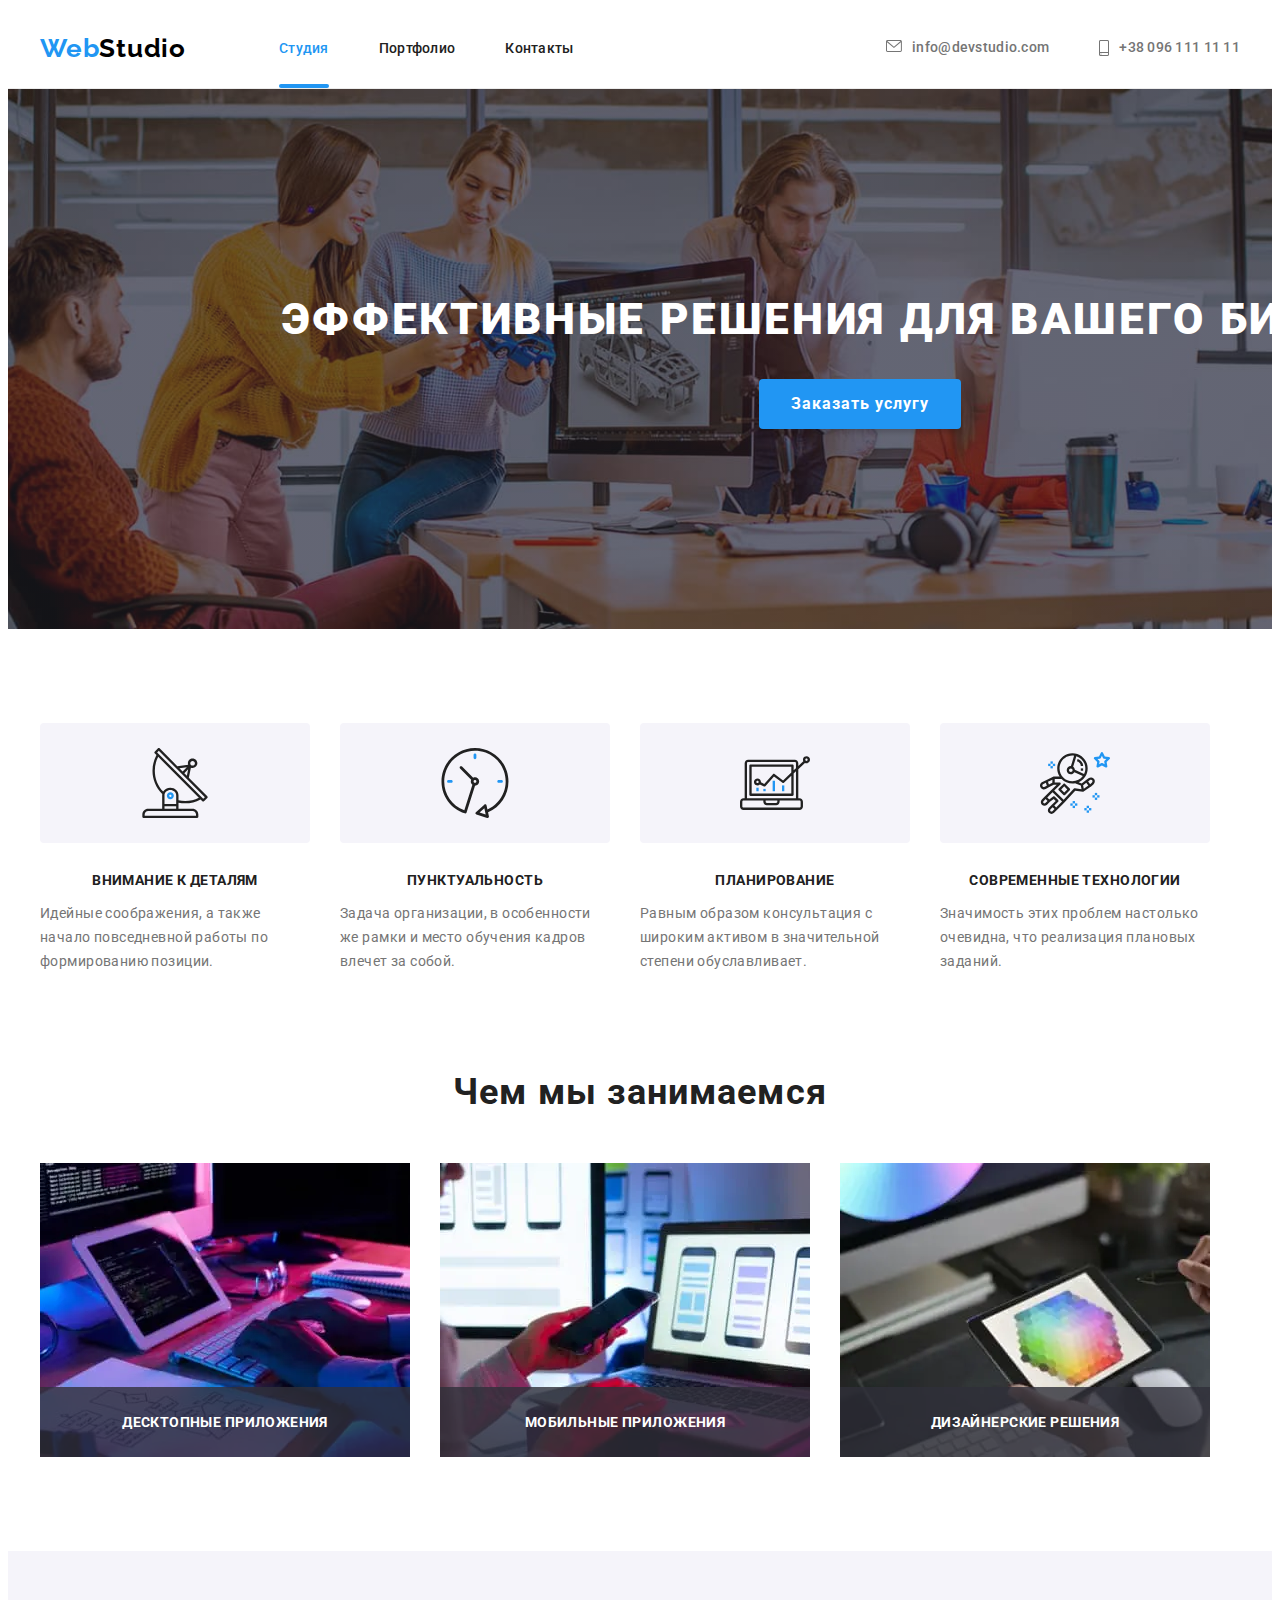
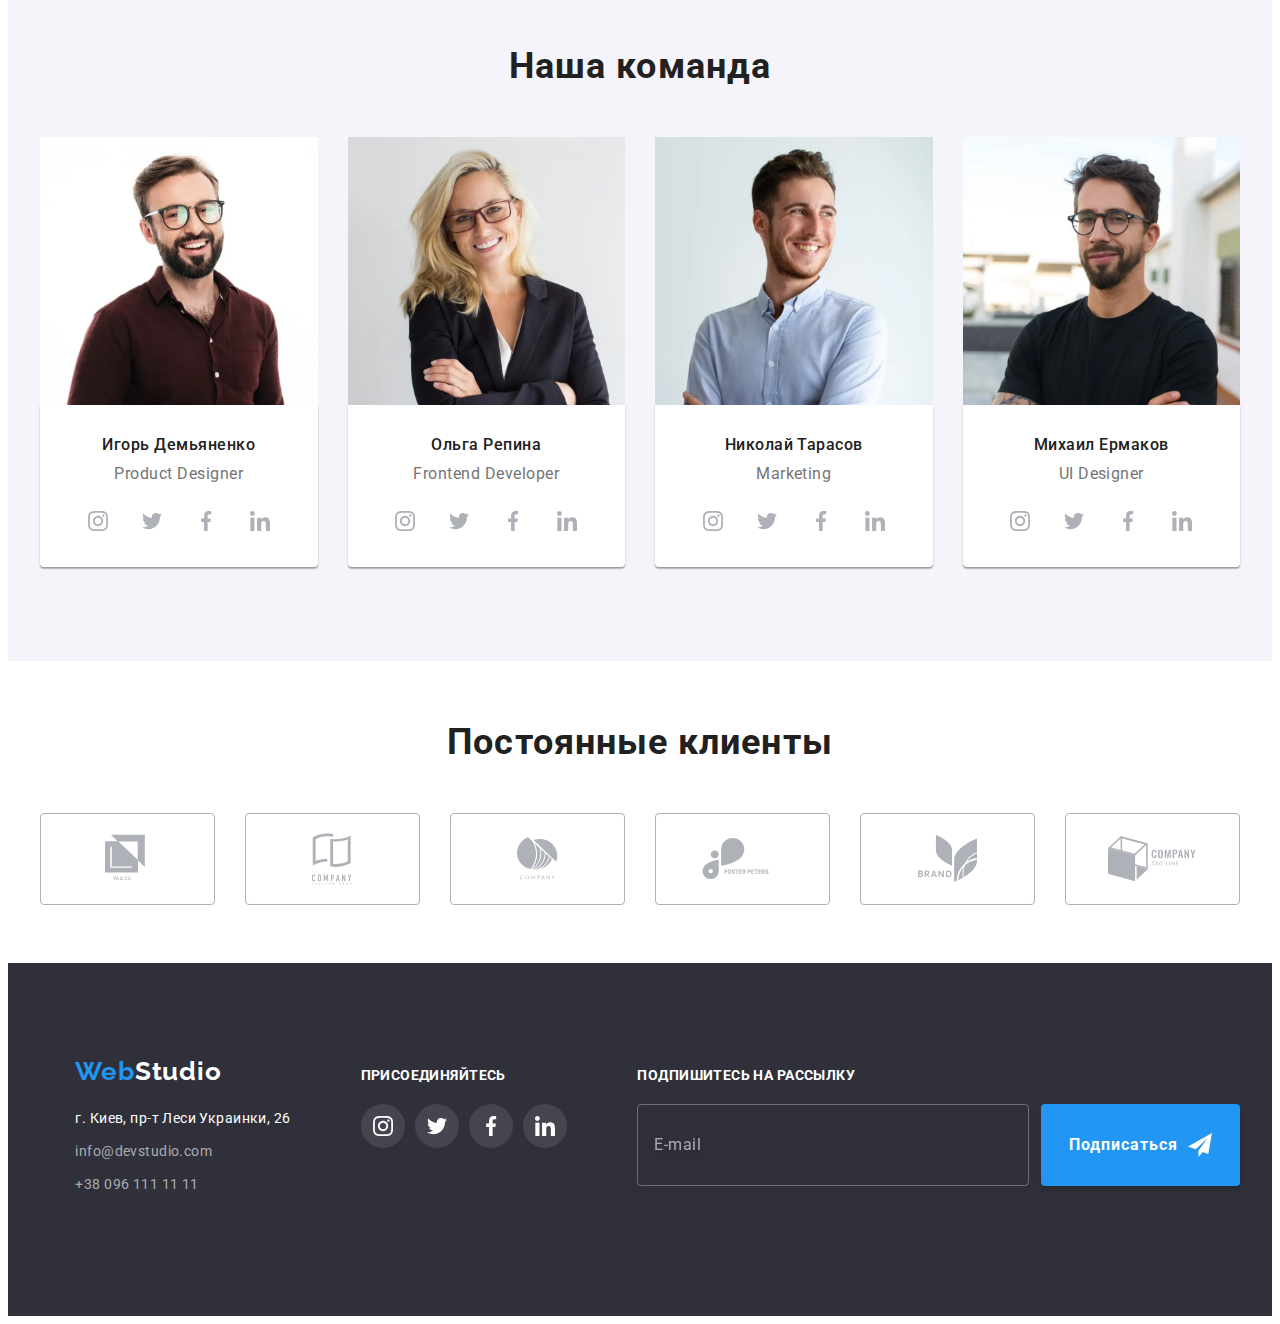
==== index.html @ 5e4db442 "создает сайт  адаптивной версткой относительно 3 точек перелома" ====
<!DOCTYPE html>
<html lang="ru">
  <head>
    <meta charset="UTF-8" />
    <meta http-equiv="X-UA-Compatible" content="IE=edge" />
    <meta name="viewport" content="width=device-width, initial-scale=1.0" />
    <link rel="preconnect" href="https://fonts.gstatic.com" />
    <link
      href="https://fonts.googleapis.com/css2?family=Raleway:wght@700&family=Roboto:wght@400;500;700;900&display=swap"
      rel="stylesheet"
    />
    <link
      rel="stylesheet"
      href="https://cdnjs.cloudflare.com/ajax/libs/modern-normalize/1.0.0/modern-normalize.css"
      integrity="sha512-Zx6MlUMKSVJoQ+83OwhdILe8cSEsCzfqThJd7J/VA2UrK6Ctj85p+xzqfyuNXE5B1k25uUdmJ2OzItbBy9GHAQ=="
      crossorigin="anonymous"
    />
    <link rel="stylesheet" href="./css/main.min.css" />
    <title>Webstudio main page</title>
  </head>
  <body>
    <header class="header">
      <div class="container header__container">
        <nav class="navigation">
          <a class="logo header__logo reset-link" href="index.html" lang="en">
            Web<span class="logo__second-word">Studio</span></a
          >
          <ul class="menu reset-list">
            <li class="menu__item">
              <a class="menu__link menu__link--current reset-link" href="index.html">Студия</a>
            </li>
            <li class="menu__item">
              <a class="menu__link reset-link" href="portfolio.html">Портфолио</a>
            </li>
            <li class="menu__item">
              <a class="menu__link reset-link" href="">Контакты</a>
            </li>
          </ul>
        </nav>
        <ul class="contact-data reset-list">
          <li class="contact-data__item">
            <a class="mail header__mail reset-link" href="mailto:info@devstudio.com">
              <svg class="contact-data__icon" width="16" height="12">
                <use href="./images/main-page/sprite.svg#icon-envelope"></use>
              </svg>
              info@devstudio.com
            </a>
          </li>
          <li class="contact-data__item">
            <a class="phone header__phone reset-link" href="tel:+380961111111">
              <svg class="contact-data__icon" width="10" height="16">
                <use href="./images/main-page/sprite.svg#icon-smartphone"></use>
              </svg>
              <p>+38 096 111 11 11</p>
            </a>
          </li>
        </ul>
        <button type="button" class="btn-menu-open" data-menu-button>
          <svg class="btn-menu-open__icon" width="24" height="16">
            <use href="./images/main-page/sprite.svg#icon-burger"></use>
          </svg>
        </button>
        <div class="mobile-menu" data-menu>
          <ul class="mobile-menu__list reset-list">
            <li class="mobile-menu__item">
              <a
                class="menu__link mobile-menu__link mobile-menu__link--current reset-link"
                href="index.html"
                >Студия</a
              >
            </li>
            <li class="mobile-menu__item">
              <a class="menu__link mobile-menu__link reset-link" href="portfolio.html">Портфолио</a>
            </li>
            <li class="mobile-menu__item">
              <a class="menu__link mobile-menu__link reset-link" href="">Контакты</a>
            </li>
          </ul>
          <ul class="contact-data mobile-menu__contact-data reset-list">
            <li class="mobile-menu__contact-item">
              <a class="phone mobile-menu__phone reset-link" href="tel:+380961111111">
                <p>+38 096 111 11 11</p>
              </a>
            </li>
            <li class="mobile-menu__contact-item">
              <a class="mail mobile-menu__mail reset-link" href="mailto:info@devstudio.com">
                info@devstudio.com
              </a>
            </li>
          </ul>
          <ul class="social-network social-network--text-style reset-list">
            <li class="social-network__item social-network__item--text-style">
              <a
                href="http://instagram.com"
                class="social-network__link social-network__link--text-style reset-link"
                >Instagram
              </a>
            </li>
            <li class="social-network__item social-network__item--text-style">
              <a
                href="http://twitter.com"
                class="social-network__link social-network__link--text-style reset-link"
                >Twitter
              </a>
            </li>
            <li class="social-network__item social-network__item--text-style">
              <a
                href="http://facebook.com"
                class="social-network__link social-network__link--text-style reset-link"
                >Facebook
              </a>
            </li>
            <li class="social-network__item social-network__item--text-style">
              <a
                href="http://linkedin.com"
                class="social-network__link social-network__link--text-style reset-link"
                >Linkedin
              </a>
            </li>
          </ul>
          <button type="button" class="btn-close mobile-menu__btn-close" data-menu-close>
            <svg class="btn-close__icon" width="19" height="19">
              <use href="./images/main-page/sprite.svg#icon-close"></use>
            </svg>
          </button>
        </div>
      </div>
    </header>
    <main>
      <!--блок Hero-->
      <section class="hero">
        <div class="overlay">
          <div class="container hero__container">
            <h1 class="title hero__title">Эффективные решения для вашего бизнеса</h1>
            <button type="button" class="modal-btn hero__modal-btn" data-modal-open>
              Заказать услугу
            </button>
          </div>
        </div>
      </section>
      <!--блок Особенности-->
      <section class="features">
        <div class="container">
          <h2 class="title visually-hidden">Особенности</h2>
          <ul class="features-set reset-list">
            <li class="feature">
              <div class="feature__icon-place">
                <svg class="feature__icon" width="70" height="70">
                  <use href="./images/main-page/sprite.svg#icon-antenna"></use>
                </svg>
              </div>
              <h3 class="feature__title">Внимание к деталям</h3>
              <p class="feature__contents">
                Идейные соображения, а также начало повседневной работы по формированию позиции.
              </p>
            </li>
            <li class="feature">
              <div class="feature__icon-place">
                <svg class="feature__icon" width="70" height="70">
                  <use href="./images/main-page/sprite.svg#icon-clock"></use>
                </svg>
              </div>
              <h3 class="feature__title">Пунктуальность</h3>
              <p class="feature__contents">
                Задача организации, в особенности же рамки и место обучения кадров влечет за собой.
              </p>
            </li>
            <li class="feature">
              <div class="feature__icon-place">
                <svg class="feature__icon" width="70" height="70">
                  <use href="./images/main-page/sprite.svg#icon-diagram"></use>
                </svg>
              </div>
              <h3 class="feature__title">Планирование</h3>
              <p class="feature__contents">
                Равным образом консультация с широким активом в значительной степени обуславливает.
              </p>
            </li>
            <li class="feature">
              <div class="feature__icon-place">
                <svg class="feature__icon" width="70" height="70">
                  <use href="./images/main-page/sprite.svg#icon-astronaut"></use>
                </svg>
              </div>
              <h3 class="feature__title">Современные технологии</h3>
              <p class="feature__contents">
                Значимость этих проблем настолько очевидна, что реализация плановых заданий.
              </p>
            </li>
          </ul>
        </div>
      </section>
      <!--Что мы делаем-->
      <section class="options">
        <div class="container">
          <h2 class="title options__title">Чем мы занимаемся</h2>
          <ul class="services-pool reset-list">
            <li class="service">
              <picture>
                <source
                  srcset="./images/main-page/box_1.webp 1x, ./images/main-page/box_1@2x.webp 2x"
                  type="image/webp"
                />
                <source
                  srcset="./images/main-page/box_1.jpg 1x, ./images/main-page/box_1@2x.jpg 2x"
                />
                <img
                  class="service__image"
                  src="./images/main-page/box_1.jpg"
                  alt="програмирует на десктопном ПК"
                />
              </picture>
              <p class="service__description">десктопные приложения</p>
            </li>
            <li class="service">
              <picture>
                <source
                  srcset="./images/main-page/box_2.webp 1x, ./images/main-page/box_2@2x.webp 2x"
                  type="image/webp" />
                <source
                  srcset="./images/main-page/box_2.jpg 1x, ./images/main-page/box_2@2x.jpg 2x" />
                <img
                  class="service__image"
                  src="./images/main-page/box_2.jpg"
                  alt="программирует на ноутбуке"
              /></picture>
              <p class="service__description">мобильные приложения</p>
            </li>
            <li class="service">
              <picture>
                <source
                  srcset="./images/main-page/box_3.webp 1x, ./images/main-page/box_3@2x.webp 2x"
                  type="image/webp" />
                <source
                  srcset="./images/main-page/box_3.jpg 1x, ./images/main-page/box_3@2x.jpg 2x" />
                <img class="service__image" src="./images/main-page/box_3.jpg" alt="держит планшет"
              /></picture>
              <p class="service__description">дизайнерские решения</p>
            </li>
          </ul>
        </div>
      </section>
      <!--члены команды разработчиков-->
      <section class="members">
        <div class="container">
          <h2 class="title members__title">Наша команда</h2>
          <ul class="cardset reset-list">
            <li class="card members__card">
              <picture>
                <source
                  srcset="
                    ./images/main-page/img_igor.webp    1x,
                    ./images/main-page/img_igor@2x.webp 2x
                  "
                  media="(min-width: 1200px)"
                  type="image/webp"
                />
                <source
                  srcset="./images/main-page/img_igor.jpg 1x, ./images/img_igor@2x.jpg 2x"
                  media="(min-width: 1200px)"
                />
                <source
                  srcset="
                    ./images/main-page/tablet/img_igor_tablet.webp    1x,
                    ./images/main-page/tablet/img_igor_tablet@2x.webp 2x
                  "
                  media="(min-width: 768px)"
                  type="image/webp"
                />
                <source
                  srcset="
                    ./images/main-page/tablet/img_igor_tablet.jpg    1x,
                    ./images/main-page/tablet/img_igor_tablet@2x.jpg 2x
                  "
                  media="(min-width:768px)"
                />
                <source
                  srcset="
                    ./images/main-page/mobile/img_igor_mobile.webp    1x,
                    ./images/main-page/mobile/img_igor_mobile@2x.webp 2x
                  "
                  type="image/webp"
                />
                <source
                  srcset="
                    ./images/main-page/mobile/img_igor_mobile.jpg    1x,
                    ./images/main-page/mobile/img_igor_mobile@2x.jpg 2x
                  "
                />
                <img
                  class="card__img"
                  src="./images/main-page/img_igor.jpg"
                  alt="фотография Игоря Демьяненко"
                />
              </picture>
              <div class="card__legend-wrapper">
                <h3 class="card__name">Игорь Демьяненко</h3>
                <p class="card__members-speciality" lang="en">Product Designer</p>
                <ul class="social-network social-network--icon-style reset-list">
                  <li class="social-network__item social-network__item--icon-style">
                    <a
                      href="http://instagram.com"
                      class="social-network__link social-network__link--icon-style reset-link"
                    >
                      <svg class="social-network__icon" width="20" height="20">
                        <use href="./images/main-page/sprite.svg#icon-instagram"></use>
                      </svg>
                    </a>
                  </li>
                  <li class="social-network__item social-network__item--icon-style">
                    <a
                      href="http://twitter.com"
                      class="social-network__link social-network__link--icon-style reset-link"
                    >
                      <svg class="social-network__icon" width="20" height="20">
                        <use href="./images/main-page/sprite.svg#icon-twitter"></use>
                      </svg>
                    </a>
                  </li>
                  <li class="social-network__item social-network__item--icon-style">
                    <a
                      href="http://facebook.com"
                      class="social-network__link social-network__link--icon-style reset-link"
                    >
                      <svg class="social-network__icon" width="20" height="20">
                        <use href="./images/main-page/sprite.svg#icon-facebook"></use>
                      </svg>
                    </a>
                  </li>
                  <li class="social-network__item social-network__item--icon-style">
                    <a
                      href="http://linkedin.com"
                      class="social-network__link social-network__link--icon-style reset-link"
                    >
                      <svg class="social-network__icon" width="20" height="20">
                        <use href="./images/main-page/sprite.svg#icon-linkedin"></use>
                      </svg>
                    </a>
                  </li>
                </ul>
              </div>
            </li>

            <li class="card members__card">
              <picture>
                <source
                  srcset="
                    ./images/main-page/img_olga.webp    1x,
                    ./images/main-page/img_olga@2x.webp 2x
                  "
                  media="(min-width: 1200px)"
                  type="image/webp"
                />
                <source
                  srcset="./images/main-page/img_olga.jpg 1x, ./images/img_olga@2x.jpg 2x"
                  media="(min-width: 1200px)"
                />
                <source
                  srcset="
                    ./images/main-page/tablet/img_olga_tablet.webp    1x,
                    ./images/main-page/tablet/img_olga_tablet@2x.webp 2x
                  "
                  media="(min-width: 768px)"
                  type="image/webp"
                />
                <source
                  srcset="
                    ./images/main-page/tablet/img_olga_tablet.jpg    1x,
                    ./images/main-page/tablet/img_olga_tablet@2x.jpg 2x
                  "
                  media="(min-width:768px)"
                />
                <source
                  srcset="
                    ./images/main-page/mobile/img_olga_mobile.webp    1x,
                    ./images/main-page/mobile/img_olga_mobile@2x.webp 2x
                  "
                  type="image/webp"
                />
                <source
                  srcset="
                    ./images/main-page/mobile/img_olga_mobile.jpg    1x,
                    ./images/main-page/mobile/img_olga_mobile@2x.jpg 2x
                  "
                />

                <img
                  class="card__img"
                  src="./images/main-page/img_olga.jpg"
                  alt="фотография Ольги Репиной"
                />
              </picture>
              <div class="card__legend-wrapper">
                <h3 class="card__name">Ольга Репина</h3>
                <p class="card__members-speciality" lang="en">Frontend Developer</p>
                <ul class="social-network social-network--icon-style reset-list">
                  <li class="social-network__item social-network__item--icon-style">
                    <a
                      href="http://instagram.com"
                      class="social-network__link social-network__link--icon-style reset-link"
                    >
                      <svg class="social-network__icon" width="20" height="20">
                        <use href="./images/main-page/sprite.svg#icon-instagram"></use>
                      </svg>
                    </a>
                  </li>
                  <li class="social-network__item social-network__item--icon-style">
                    <a
                      href="http://twitter.com"
                      class="social-network__link social-network__link--icon-style reset-link"
                    >
                      <svg class="social-network__icon" width="20" height="20">
                        <use href="./images/main-page/sprite.svg#icon-twitter"></use>
                      </svg>
                    </a>
                  </li>
                  <li class="social-network__item social-network__item--icon-style">
                    <a
                      href="http://facebook.com"
                      class="social-network__link social-network__link--icon-style reset-link"
                    >
                      <svg class="social-network__icon" width="20" height="20">
                        <use href="./images/main-page/sprite.svg#icon-facebook"></use>
                      </svg>
                    </a>
                  </li>
                  <li class="social-network__item social-network__item--icon-style">
                    <a
                      href="http://linkedin.com"
                      class="social-network__link social-network__link--icon-style reset-link"
                    >
                      <svg class="social-network__icon" width="20" height="20">
                        <use href="./images/main-page/sprite.svg#icon-linkedin"></use>
                      </svg>
                    </a>
                  </li>
                </ul>
              </div>
            </li>
            <li class="card members__card">
              <picture>
                <source
                  srcset="./images/main-page/img_nik.webp 1x, ./images/main-page/img_nik@2x.webp 2x"
                  media="(min-width: 1200px)"
                  type="image/webp"
                />
                <source
                  srcset="./images/main-page/img_nik.jpg 1x, ./images/img_nik@2x.jpg 2x"
                  media="(min-width: 1200px)"
                />
                <source
                  srcset="
                    ./images/main-page/tablet/img_nik_tablet.webp    1x,
                    ./images/main-page/tablet/img_nik_tablet@2x.webp 2x
                  "
                  media="(min-width: 768px)"
                  type="image/webp"
                />
                <source
                  srcset="
                    ./images/main-page/tablet/img_nik_tablet.jpg    1x,
                    ./images/main-page/tablet/img_nik_tablet@2x.jpg 2x
                  "
                  media="(min-width:768px)"
                />
                <source
                  srcset="
                    ./images/main-page/mobile/img_nik_mobile.webp    1x,
                    ./images/main-page/mobile/img_nik_mobile@2x.webp 2x
                  "
                  type="image/webp"
                />
                <source
                  srcset="
                    ./images/main-page/mobile/img_nik_mobile.jpg    1x,
                    ./images/main-page/mobile/img_nik_mobile@2x.jpg 2x
                  "
                />

                <img
                  class="card__img"
                  src="./images/main-page/img_nik.jpg"
                  alt="фотография Николая Тарасова"
                />
              </picture>
              <div class="card__legend-wrapper">
                <h3 class="card__name">Николай Тарасов</h3>
                <p class="card__members-speciality" lang="en">Marketing</p>
                <ul class="social-network social-network--icon-style reset-list">
                  <li class="social-network__item social-network__item--icon-style">
                    <a
                      href="http://instagram.com"
                      class="social-network__link social-network__link--icon-style reset-link"
                    >
                      <svg class="social-network__icon" width="20" height="20">
                        <use href="./images/main-page/sprite.svg#icon-instagram"></use>
                      </svg>
                    </a>
                  </li>
                  <li class="social-network__item social-network__item--icon-style">
                    <a
                      href="http://twitter.com"
                      class="social-network__link social-network__link--icon-style reset-link"
                    >
                      <svg class="social-network__icon" width="20" height="20">
                        <use href="./images/main-page/sprite.svg#icon-twitter"></use>
                      </svg>
                    </a>
                  </li>
                  <li class="social-network__item social-network__item--icon-style">
                    <a
                      href="http://facebook.com"
                      class="social-network__link social-network__link--icon-style reset-link"
                    >
                      <svg class="social-network__icon" width="20" height="20">
                        <use href="./images/main-page/sprite.svg#icon-facebook"></use>
                      </svg>
                    </a>
                  </li>
                  <li class="social-network__item social-network__item--icon-style">
                    <a
                      href="http://linkedin.com"
                      class="social-network__link social-network__link--icon-style reset-link"
                    >
                      <svg class="social-network__icon" width="20" height="20">
                        <use href="./images/main-page/sprite.svg#icon-linkedin"></use>
                      </svg>
                    </a>
                  </li>
                </ul>
              </div>
            </li>
            <li class="card members__card">
              <picture>
                <source
                  srcset="
                    ./images/main-page/img_mich.webp    1x,
                    ./images/main-page/img_mich@2x.webp 2x
                  "
                  media="(min-width: 1200px)"
                  type="image/webp"
                />
                <source
                  srcset="./images/main-page/img_mich.jpg 1x, ./images/main-page/img_mich@2x.jpg 2x"
                  media="(min-width: 1200px)"
                />
                <source
                  srcset="
                    ./images/main-page/tablet/img_mich_tablet.webp    1x,
                    ./images/main-page/tablet/img_mich_tablet@2x.webp 2x
                  "
                  media="(min-width: 768px)"
                  type="image/webp"
                />
                <source
                  srcset="
                    ./images/main-page/tablet/img_mich_tablet.jpg    1x,
                    ./images/main-page/tablet/img_mich_tablet@2x.jpg 2x
                  "
                  media="(min-width:768px)"
                />
                <source
                  srcset="
                    ./images/main-page/mobile/img_mich_mobile.webp    1x,
                    ./images/main-page/mobile/img_mich_mobile@2x.webp 2x
                  "
                  type="image/webp"
                />
                <source
                  srcset="
                    ./images/main-page/mobile/img_mich_mobile.jpg    1x,
                    ./images/main-page/mobile/img_mich_mobile@2x.jpg 2x
                  "
                />

                <img
                  class="card__img"
                  src="./images/main-page/img_mich.jpg"
                  alt="фотография Михаила Ермакова"
                />
              </picture>
              <div class="card__legend-wrapper">
                <h3 class="card__name">Михаил Ермаков</h3>
                <p class="card__members-speciality" lang="en">UI Designer</p>
                <ul class="social-network social-network--icon-style reset-list">
                  <li class="social-network__item social-network__item--icon-style">
                    <a
                      href="http://instagram.com"
                      class="social-network__link social-network__link--icon-style reset-link"
                    >
                      <svg class="social-network__icon" width="20" height="20">
                        <use href="./images/main-page/sprite.svg#icon-instagram"></use>
                      </svg>
                    </a>
                  </li>
                  <li class="social-network__item social-network__item--icon-style">
                    <a
                      href="http://twitter.com"
                      class="social-network__link social-network__link--icon-style reset-link"
                    >
                      <svg class="social-network__icon" width="20" height="20">
                        <use href="./images/main-page/sprite.svg#icon-twitter"></use>
                      </svg>
                    </a>
                  </li>
                  <li class="social-network__item social-network__item--icon-style">
                    <a
                      href="http://facebook.com"
                      class="social-network__link social-network__link--icon-style reset-link"
                    >
                      <svg class="social-network__icon" width="20" height="20">
                        <use href="./images/main-page/sprite.svg#icon-facebook"></use>
                      </svg>
                    </a>
                  </li>
                  <li class="social-network__item social-network__item--icon-style">
                    <a
                      href="http://linkedin.com"
                      class="social-network__link social-network__link--icon-style reset-link"
                    >
                      <svg class="social-network__icon" width="20" height="20">
                        <use href="./images/main-page/sprite.svg#icon-linkedin"></use>
                      </svg>
                    </a>
                  </li>
                </ul>
              </div>
            </li>
          </ul>
        </div>
      </section>
      <!-- КЛИЕНТЫ -->
      <section class="customers">
        <div class="container">
          <h2 class="title customers__title">Постоянные клиенты</h2>
          <ul class="clients-pool reset-list">
            <li class="client">
              <a href="" class="client__link">
                <svg class="client__icon" width="44" height="50">
                  <use href="./images/main-page/sprite.svg#icon-client-1"></use>
                </svg>
              </a>
            </li>
            <li class="client">
              <a href="" class="client__link">
                <svg class="client__icon" width="40" height="52">
                  <use href="./images/main-page/sprite.svg#icon-client-2"></use>
                </svg>
              </a>
            </li>
            <li class="client">
              <a href="" class="client__link">
                <svg class="client__icon" width="41" height="43">
                  <use href="./images/main-page/sprite.svg#icon-client-3"></use>
                </svg>
              </a>
            </li>
            <li class="client">
              <a href="" class="client__link">
                <svg class="client__icon" width="80" height="42">
                  <use href="./images/main-page/sprite.svg#icon-client-4"></use>
                </svg>
              </a>
            </li>
            <li class="client">
              <a href="" class="client__link">
                <svg class="client__icon" width="59" height="47">
                  <use href="./images/main-page/sprite.svg#icon-client-5"></use>
                </svg>
              </a>
            </li>
            <li class="client">
              <a href="" class="client__link">
                <svg class="client__icon" width="88" height="46">
                  <use href="./images/main-page/sprite.svg#icon-client-6"></use>
                </svg>
              </a>
            </li>
          </ul>
        </div>
      </section>
    </main>
    <footer class="footer">
      <div class="container footer__container">
        <div class="footer__grouper">
          <div class="footer__grouper footer__grouper--left">
            <a class="logo footer__logo reset-link" href="index.html" lang="en">
              Web<span class="logo__second-word logo__second-word--dark-theme">Studio</span></a
            >
            <address class="address reset-address">
              <ul class="contacts-wrapper reset-list">
                <li class="contacts-wrapper__item">
                  <a
                    class="address__link reset-link"
                    href="https://goo.gl/maps/TXSXZZXQkfyva7Gp7"
                    target="_blank"
                    rel="noopener noreferrer"
                  >
                    г. Киев, пр-т Леси Украинки, 26
                  </a>
                </li>
                <li class="contacts-wrapper__item">
                  <a class="mail reset-link" href="mailto:info@devstudio.com">info@devstudio.com</a>
                </li>
                <li class="contacts-wrapper__item">
                  <a class="phone reset-link" href="tel:+380961111111">+38 096 111 11 11</a>
                </li>
              </ul>
            </address>
          </div>
          <div class="footer__grouper footer__grouper--right">
            <b class="bidding">присоединяйтесь</b>
            <ul class="social-network social-network--icon-style reset-list">
              <li class="social-network__item social-network__item--icon-style">
                <a
                  href="http://instagram.com"
                  class="social-network__link social-network__link--icon-style reset-link"
                >
                  <svg class="social-network__icon" width="20" height="20">
                    <use href="./images/main-page/sprite.svg#icon-instagram"></use>
                  </svg>
                </a>
              </li>
              <li class="social-network__item social-network__item--icon-style">
                <a
                  href="http://twitter.com"
                  class="social-network__link social-network__link--icon-style reset-link"
                >
                  <svg class="social-network__icon" width="20" height="20">
                    <use href="./images/main-page/sprite.svg#icon-twitter"></use>
                  </svg>
                </a>
              </li>
              <li class="social-network__item social-network__item--icon-style">
                <a
                  href="http://facebook.com"
                  class="social-network__link social-network__link--icon-style reset-link"
                >
                  <svg class="social-network__icon" width="20" height="20">
                    <use href="./images/main-page/sprite.svg#icon-facebook"></use>
                  </svg>
                </a>
              </li>
              <li class="social-network__item social-network__item--icon-style">
                <a
                  href="http://linkedin.com"
                  class="social-network__link social-network__link--icon-style reset-link"
                >
                  <svg class="social-network__icon" width="20" height="20">
                    <use href="./images/main-page/sprite.svg#icon-linkedin"></use>
                  </svg>
                </a>
              </li>
            </ul>
          </div>
        </div>
        <!-- < footer signup-form> -->
        <form action="#" class="signup-form" name="signup-form">
          <b class="bidding">Подпишитесь на рассылку</b>
          <div class="signup-form__input-wrapper">
            <input
              type="email"
              name="email"
              placeholder="E-mail"
              required
              class="signup-form__input"
            />
            <button type="submit" class="modal-btn footer__modal-btn">
              Подписаться
              <svg class="modal-btn__icon" width="24" height="24">
                <use href="./images/main-page/sprite.svg#icon-send"></use>
              </svg>
            </button>
          </div>
        </form>
        <!-- </div> -->
      </div>
    </footer>
    <div class="backdrop is-hidden" data-modal>
      <div class="modal-window">
        <b class="motivation">Оставьте свои данные, мы вам перезвоним</b>
        <form action="#" class="modal-form">
          <label for="user-name" class="modal-form__input-label">Имя</label>
          <div class="input-wrapper">
            <input type="text" name="user-name" id="user-name" class="modal-form__input" required />
            <svg class="modal-form__icon" width="18" height="18">
              <use href="./images/main-page/sprite.svg#icon-form-person"></use>
            </svg>
          </div>
          <label for="user-phone" class="modal-form__input-label">Телефон</label>
          <div class="input-wrapper">
            <input
              type="tel"
              name="user-phone"
              id="user-phone"
              class="modal-form__input"
              required
            />
            <svg class="modal-form__icon" width="18" height="18">
              <use href="./images/main-page/sprite.svg#icon-form-phone"></use>
            </svg>
          </div>
          <label for="user-mail" class="modal-form__input-label">Почта</label>
          <div class="input-wrapper">
            <input type="email" name="user-mail" id="user-mail" class="modal-form__input" />
            <svg class="modal-form__icon" width="18" height="18">
              <use href="./images/main-page/sprite.svg#icon-form-email"></use>
            </svg>
          </div>
          <label for="user-comment" class="modal-form__input-label">Комментарий</label>
          <textarea
            name="comment"
            id="user-comment"
            placeholder="Введите текст"
            class="modal-form__input"
          ></textarea>
          <input
            type="checkbox"
            name="agreement"
            id="agreement-checkbox"
            value="accept"
            class="modal-form__checkbox visually-hidden"
            required
          />
          <label for="agreement-checkbox" class="modal-form__checkbox-label"
            >Соглашаюсь с рассылкой и принимаю&nbsp;<a href="" class="agreement-link"
              >Условия договора</a
            ></label
          >
          <button type="submit" class="modal-btn modal-window__modal-btn">Отправить</button>
        </form>
        <button type="button" class="btn-close" data-modal-close>
          <svg class="btn-close__icon" width="18" height="18">
            <use href="./images/main-page/sprite.svg#icon-close"></use>
          </svg>
        </button>
      </div>
    </div>
    <script src="./js/modal.js"></script>
    <script src="./js/mobile-menu.js"></script>
  </body>
</html>
---- css/main.min.css ----
:root{--main-font-family: 'roboto', sans-serif;--main-font-color: #757575;--main-font-size: 14px;--main-font-weight: 400;--secondary-font-family: 'raleway', sans-serif;--secondary-font-color: #212121;--secondary-font-weight: 700;--accent-color: #2196f3;--accent-secondary-color: #188ce8;--general-dark-font-color: #000000;--general-light-font-color: #ffffff;--secondary-light-font-color: #ffffff99;--modal-button-color: #f5f4fa;--icon-social-link-color: #afb1b8;--background-dark-color: #2f303a;--background-secondary-color: #c4c4c4;--border-color: #ececec;--border-color-secobdary: #eeeeee}.visually-hidden{position:absolute !important;clip:rect(1px 1px 1px 1px);clip:rect(1px, 1px, 1px, 1px);padding:0 !important;border:0 !important;height:1px !important;width:1px !important;overflow:hidden}h1,h2,h3,h4,h5,h6,p{margin:0}ul,ol{margin:0;padding:0}img{display:block}.reset-address{font-style:normal}.reset-list{list-style:none}.reset-link{text-decoration:none}body{color:var(--main-font-color);font-family:var(--main-font-family);font-size:var(--main-font-size)}.container{padding-left:15px;padding-right:15px;margin:0 auto}.header__container{display:-webkit-box;display:-ms-flexbox;display:flex;-webkit-box-align:center;-ms-flex-align:center;align-items:center}@media screen and (max-width: 767px){.header__container{-webkit-box-pack:justify;-ms-flex-pack:justify;justify-content:space-between}}@media screen and (min-width: 480px){.container{width:480px}.hero__container{padding-left:60px;padding-right:60px}}@media screen and (min-width: 768px){.container{width:768px}.container .hero__container{padding-left:118px;padding-right:118px}}@media screen and (min-width: 1200px){.container{width:1200px}.footer__container{display:-webkit-box;display:-ms-flexbox;display:flex;-webkit-box-align:baseline;-ms-flex-align:baseline;align-items:baseline}.header__container{display:-webkit-box;display:-ms-flexbox;display:flex;-webkit-box-align:center;-ms-flex-align:center;align-items:center}.hero__container{padding-left:252px;padding-right:252px}}.logo{display:block;font-family:var(--secondary-font-family);font-weight:var(--secondary-font-weight);font-size:24px;line-height:1.17;letter-spacing:.03em;color:var(--accent-color)}.logo__second-word{color:var(--general-dark-font-color)}.logo__second-word--dark-theme{color:var(--general-light-font-color)}.footer__logo{display:block;margin:0 auto 20px;text-align:center}@media screen and (min-width: 768px){.header__logo{margin-right:88px}}@media screen and (min-width: 1200px){.logo{font-family:var(--secondary-font-family);font-weight:var(--secondary-font-weight);font-size:26px;line-height:1.19;letter-spacing:.03em;color:var(--accent-color)}.header__logo{margin-right:93px}.footer__logo{text-align:left}}.btn-menu-open{width:40px;height:40px;display:-webkit-box;display:-ms-flexbox;display:flex;padding:0;border:0;-webkit-box-pack:center;-ms-flex-pack:center;justify-content:center;-webkit-box-align:center;-ms-flex-align:center;align-items:center;background-color:transparent}.btn-menu-open__icon{fill:var(--general-dark-font-color);-webkit-transition:fill 250ms cubic-bezier(0.4, 0, 0.2, 1);transition:fill 250ms cubic-bezier(0.4, 0, 0.2, 1)}.btn-menu-open:hover>.btn-menu-open__icon,.btn-menu-open:focus>.btn-menu-open__icon{fill:var(--accent-color)}@media screen and (min-width: 768px){.btn-menu-open{display:none}}.modal-btn{border:0;font-family:inherit;font-weight:var(--secondary-font-weight);font-size:16px;line-height:1.88;letter-spacing:.06em;color:var(--general-light-font-color);text-align:center;background-color:var(--accent-color);-webkit-box-shadow:0px 4px 4px rgba(0,0,0,0.15);box-shadow:0px 4px 4px rgba(0,0,0,0.15);border-radius:4px;cursor:pointer}.modal-btn__icon{margin-left:10px;fill:currentColor}.footer__modal-btn{display:-webkit-box;display:-ms-flexbox;display:flex;-webkit-box-align:center;-ms-flex-align:center;align-items:center;padding:10px 28px}.hero__modal-btn{display:block;padding:10px 32px;margin:30px auto 0;-webkit-transition:background-color 250ms cubic-bezier(0.4, 0, 0.2, 1);transition:background-color 250ms cubic-bezier(0.4, 0, 0.2, 1)}.hero__modal-btn:hover,.hero__modal-btn:focus{background-color:var(--accent-secondary-color)}.modal-window__modal-btn{display:block;padding:10px 55px;margin:30px auto 0;-webkit-transition:background-color 250ms cubic-bezier(0.4, 0, 0.2, 1);transition:background-color 250ms cubic-bezier(0.4, 0, 0.2, 1)}.modal-window__modal-btn:hover,.modal-window__modal-btn:focus{background-color:var(--accent-secondary-color)}.filter__modal-btn{padding:6px 22px;font-family:var(--main-font-family);font-weight:var(--secondary-font-weight);font-size:16px;line-height:1.63;letter-spacing:.03em;color:var(--secondary-font-color);background-color:var(--modal-button-color);-webkit-transition:color 250ms cubic-bezier(0.4, 0, 0.2, 1),background-color 250ms cubic-bezier(0.4, 0, 0.2, 1),-webkit-box-shadow 250ms cubic-bezier(0.4, 0, 0.2, 1);transition:color 250ms cubic-bezier(0.4, 0, 0.2, 1),background-color 250ms cubic-bezier(0.4, 0, 0.2, 1),-webkit-box-shadow 250ms cubic-bezier(0.4, 0, 0.2, 1);transition:color 250ms cubic-bezier(0.4, 0, 0.2, 1),background-color 250ms cubic-bezier(0.4, 0, 0.2, 1),box-shadow 250ms cubic-bezier(0.4, 0, 0.2, 1);transition:color 250ms cubic-bezier(0.4, 0, 0.2, 1),background-color 250ms cubic-bezier(0.4, 0, 0.2, 1),box-shadow 250ms cubic-bezier(0.4, 0, 0.2, 1),-webkit-box-shadow 250ms cubic-bezier(0.4, 0, 0.2, 1)}.filter__modal-btn:hover,.filter__modal-btn:focus{color:var(--general-light-font-color);background-color:var(--accent-color);-webkit-box-shadow:0px 3px 1px rgba(0,0,0,0.1),0px 1px 2px rgba(0,0,0,0.08),0px 2px 2px rgba(0,0,0,0.12);box-shadow:0px 3px 1px rgba(0,0,0,0.1),0px 1px 2px rgba(0,0,0,0.08),0px 2px 2px rgba(0,0,0,0.12)}@media screen and (max-width: 1199px){.footer__modal-btn{margin:0 auto}}.title{font-family:var(--main-font-family);font-weight:var(--secondary-font-weight);font-size:28px;line-height:1.18;letter-spacing:.03em;color:var(--secondary-font-color);text-align:center}.hero__title{font-family:var(--main-font-family);font-weight:900;font-size:26px;line-height:1.62;letter-spacing:.06em;color:var(--general-light-font-color);text-transform:uppercase}.members__title{margin:0 auto 30px}@media screen and (min-width: 1200px){.title{font-family:var(--main-font-family);font-weight:var(--secondary-font-weight);font-size:36px;line-height:1.17;letter-spacing:.03em;color:var(--secondary-font-color)}.hero__title{font-family:var(--main-font-family);font-weight:900;font-size:44px;line-height:1.37;letter-spacing:.06em;color:var(--general-light-font-color)}.options__title{margin:0 auto 50px}.members__title{margin:0 auto 50px}}.backdrop{position:fixed;top:0;left:0;width:100%;height:100%;opacity:1;background-color:rgba(0,0,0,0.2);-webkit-transition:opacity 500ms cubic-bezier(0.4, 0, 0.2, 1);transition:opacity 500ms cubic-bezier(0.4, 0, 0.2, 1)}.backdrop.is-hidden{opacity:0;visibility:hidden;pointer-events:none}.backdrop.is-hidden .modal-window{-webkit-transform:translate(-50%, -50%) scale(0.2) rotate(360deg);transform:translate(-50%, -50%) scale(0.2) rotate(360deg)}.modal-window{display:block;width:450px;height:609px;position:absolute;top:50%;left:50%;padding-top:40px;padding-bottom:40px;padding-left:41px;padding-right:39px;-webkit-box-pack:center;-ms-flex-pack:center;justify-content:center;-webkit-transform:translate(-50%, -50%) scale(1) rotate(0);transform:translate(-50%, -50%) scale(1) rotate(0);background:var(--general-light-font-color);-webkit-box-shadow:0px 1px 3px rgba(0,0,0,0.12),0px 1px 1px rgba(0,0,0,0.14),0px 2px 1px rgba(0,0,0,0.2);box-shadow:0px 1px 3px rgba(0,0,0,0.12),0px 1px 1px rgba(0,0,0,0.14),0px 2px 1px rgba(0,0,0,0.2);border-radius:4px;-webkit-transition:visibility 500ms,-webkit-transform 500ms cubic-bezier(0.4, 0, 0.2, 1);transition:visibility 500ms,-webkit-transform 500ms cubic-bezier(0.4, 0, 0.2, 1);transition:transform 500ms cubic-bezier(0.4, 0, 0.2, 1),visibility 500ms;transition:transform 500ms cubic-bezier(0.4, 0, 0.2, 1),visibility 500ms,-webkit-transform 500ms cubic-bezier(0.4, 0, 0.2, 1)}.modal-window .motivation{display:block;margin-bottom:12px;text-align:center;font-family:var(--main-font-family);font-weight:var(--secondary-font-weight);font-size:20px;line-height:1.15;letter-spacing:.03em;color:var(--secondary-font-color);text-align:center}@media screen and (min-width: 1200px){.modal-window{width:528px;height:581px}}.btn-close{display:-webkit-box;display:-ms-flexbox;display:flex;padding:0;position:absolute;top:8px;right:8px;width:30px;height:30px;-webkit-box-pack:center;-ms-flex-pack:center;justify-content:center;-webkit-box-align:center;-ms-flex-align:center;align-items:center;background-color:var(--general-light-font-color);border-width:1px;border-style:solid;border-color:rgba(0,0,0,0.1);border-radius:50%;cursor:pointer}.btn-close__icon{fill:var(--general-dark-font-color);-webkit-transition:fill 250ms cubic-bezier(0.4, 0, 0.2, 1);transition:fill 250ms cubic-bezier(0.4, 0, 0.2, 1)}.btn-close:hover>.btn-close__icon,.btn-close:focus>.btn-close__icon{fill:var(--accent-color)}.mobile-menu__btn-close{width:40px;height:40px;border-width:0;border-radius:0;background-color:transparent;top:21px;right:25px}.modal-form{display:block;margin:0 auto}.modal-form__input{display:block;width:100%;height:40px;padding:11px 42px;border:1px solid rgba(33,33,33,0.2);border-radius:4px;font-family:var(--main-font-family);font-weight:var(--main-font-weight);font-size:14px;line-height:1.14;letter-spacing:.01em;color:var(--main-font-color);-webkit-transition:border-color 250ms cubic-bezier(0.4, 0, 0.2, 1);transition:border-color 250ms cubic-bezier(0.4, 0, 0.2, 1)}.modal-form__input::-webkit-input-placeholder{color:rgba(117,117,117,0.5)}.modal-form__input:-ms-input-placeholder{color:rgba(117,117,117,0.5)}.modal-form__input::-ms-input-placeholder{color:rgba(117,117,117,0.5)}.modal-form__input::placeholder{color:rgba(117,117,117,0.5)}.modal-form__input:focus{outline:none;border-color:var(--accent-color)}.modal-form__input__input-label{display:inline-block;margin-bottom:4px;font-family:var(--main-font-family);font-weight:var(--main-font-weight);font-size:12px;line-height:1.17;letter-spacing:.01em;color:var(--main-font-color);cursor:pointer}.modal-form__icon{position:absolute;top:50%;left:12px;-webkit-transform:translateY(-50%);transform:translateY(-50%);-webkit-transition:fill 250ms cubic-bezier(0.4, 0, 0.2, 1);transition:fill 250ms cubic-bezier(0.4, 0, 0.2, 1)}.modal-form__input:focus+.modal-form__icon{fill:var(--accent-color)}.input-wrapper{display:block;position:relative;margin-right:auto;margin-left:auto;margin-bottom:10px}textarea.modal-form__input{height:120px;padding:12px 16px;margin-bottom:20px;resize:none}.modal-form__checkbox-label{display:-webkit-box;display:-ms-flexbox;display:flex;-webkit-box-pack:center;-ms-flex-pack:center;justify-content:center;-webkit-box-align:center;-ms-flex-align:center;align-items:center;font-family:var(--main-font-family);font-weight:var(--main-font-weight);font-size:12px;line-height:1.66;letter-spacing:.03em;color:var(--main-font-color);cursor:pointer}.modal-form__checkbox-label::before{display:inline-block;content:'';width:16px;height:15px;padding:0;margin-right:8px;border:2px solid var(--secondary-font-color);border-radius:2px;-webkit-transition:border-color 250ms cubic-bezier(0.4, 0, 0.2, 1),background-color 250ms cubic-bezier(0.4, 0, 0.2, 1);transition:border-color 250ms cubic-bezier(0.4, 0, 0.2, 1),background-color 250ms cubic-bezier(0.4, 0, 0.2, 1)}.modal-form__checkbox:focus+.modal-form__checkbox-label::before{border-color:var(--accent-color)}.modal-form__checkbox:checked+.modal-form__checkbox-label::before{background-color:var(--accent-color);border-color:var(--accent-color);background-image:url("../images/main-page/icon-check.svg");background-repeat:no-repeat;background-position:center;background-size:cover}@media screen and (min-width: 1200px){.modal-form__checkbox-label{font-family:var(--main-font-family);font-weight:var(--main-font-weight);font-size:14px;line-height:1.71;letter-spacing:.03em;color:var(--main-font-color)}}.social-network{display:-webkit-box;display:-ms-flexbox;display:flex}.social-network--icon-style{-webkit-box-pack:center;-ms-flex-pack:center;justify-content:center}.social-network--text-style{-webkit-box-pack:start;-ms-flex-pack:start;justify-content:start}.social-network__item--text-style{display:block}.social-network__item--text-style:nth-child(-n+3){padding-right:calc(10 * 100vw / 480);margin-right:calc(10 * 100vw / 480);border-right:1px solid rgba(33,33,33,0.2)}.social-network__item:not(:last-child){margin-right:10px}.social-network__link--icon-style{display:-webkit-box;display:-ms-flexbox;display:flex;width:44px;height:44px;-webkit-box-pack:center;-ms-flex-pack:center;justify-content:center;-webkit-box-align:center;-ms-flex-align:center;align-items:center;border-radius:50%;color:var(--icon-social-link-color);-webkit-transition:color 250ms cubic-bezier(0.4, 0, 0.2, 1),background-color 250ms cubic-bezier(0.4, 0, 0.2, 1);transition:color 250ms cubic-bezier(0.4, 0, 0.2, 1),background-color 250ms cubic-bezier(0.4, 0, 0.2, 1)}.footer .social-network__link--icon-style{margin-bottom:60px;color:var(--general-light-font-color);background-color:rgba(255,255,255,0.1)}.social-network__link--icon-style:hover,.social-network__link--icon-style:focus{background-color:var(--accent-color)}.members .social-network__link--icon-style:hover,.members .social-network__link--icon-style:focus{color:var(--general-light-font-color)}.social-network__link--text-style{font-family:var(--main-font-family);font-weight:500;font-size:calc(18 * 100vw / 480);line-height:1.22;letter-spacing:.02em;color:var(--accent-color)}.social-network__icon{fill:currentColor}.navigation{display:-webkit-box;display:-ms-flexbox;display:flex;-webkit-box-align:center;-ms-flex-align:center;align-items:center}.menu{display:-webkit-box;display:-ms-flexbox;display:flex;-webkit-box-align:center;-ms-flex-align:center;align-items:center}.menu__item:not(:last-child){margin-right:50px}.menu__link{padding-top:32px;padding-bottom:32px;font-family:var(--main-font-family);font-weight:500;font-size:14px;line-height:1.14;letter-spacing:.02em;color:var(--secondary-font-color);-webkit-transition:color 250ms cubic-bezier(0.4, 0, 0.2, 1);transition:color 250ms cubic-bezier(0.4, 0, 0.2, 1)}.menu__link:hover,.menu__link:focus{color:var(--accent-color)}@media screen and (max-width: 1190px){.navigation{-webkit-box-pack:justify;-ms-flex-pack:justify;justify-content:space-between}}@media screen and (max-width: 767px){.menu{display:none}}.menu__link--current{position:relative;color:var(--accent-color)}.menu__link--current::after{display:inline-block;position:absolute;bottom:0;left:0;content:'';width:100%;height:4px;border-radius:2px;background-color:var(--accent-color)}.contact-data{display:-webkit-box;display:-ms-flexbox;display:flex;margin-left:auto;-webkit-box-align:center;-ms-flex-align:center;align-items:center}.contact-data__icon{margin-right:10px;fill:currentColor}.mail,.phone{color:var(--secondary-light-font-color);-webkit-transition:color 250ms cubic-bezier(0.4, 0, 0.2, 1);transition:color 250ms cubic-bezier(0.4, 0, 0.2, 1)}.mail:hover,.mail:focus,.phone:hover,.phone:focus{color:var(--accent-color)}.header__phone,.header__mail{display:-webkit-box;display:-ms-flexbox;display:flex;padding-top:32px;padding-bottom:32px;font-family:var(--main-font-family);font-weight:500;font-size:14px;line-height:1.14;letter-spacing:.02em;color:var(--main-font-color)}@media screen and (max-width: 1199px){.contact-data{display:block;padding-top:16px;padding-bottom:16px}.header__phone,.header__mail{padding-top:5px;padding-bottom:5px;font-family:var(--main-font-family);font-weight:500;font-size:12px;line-height:1.17;letter-spacing:.02em;color:var(--main-font-color)}}@media screen and (max-width: 767px){.contact-data{display:none}}@media screen and (min-width: 1200px){.contact-data__item:not(:last-child){margin-right:50px}}.mobile-menu{position:fixed;z-index:999;top:0;left:0;width:100vw;height:100vh;padding:48px 40px;background-color:var(--general-light-font-color);-webkit-transform:scale(0.7);transform:scale(0.7);opacity:0;pointer-events:none;overflow:scroll;-webkit-transition:opacity 500ms,visibility 500ms cubic-bezier(0.4, 0, 0.2, 1),-webkit-transform 500ms cubic-bezier(0.4, 0, 0.2, 1);transition:opacity 500ms,visibility 500ms cubic-bezier(0.4, 0, 0.2, 1),-webkit-transform 500ms cubic-bezier(0.4, 0, 0.2, 1);transition:transform 500ms cubic-bezier(0.4, 0, 0.2, 1),opacity 500ms,visibility 500ms cubic-bezier(0.4, 0, 0.2, 1);transition:transform 500ms cubic-bezier(0.4, 0, 0.2, 1),opacity 500ms,visibility 500ms cubic-bezier(0.4, 0, 0.2, 1),-webkit-transform 500ms cubic-bezier(0.4, 0, 0.2, 1)}.mobile-menu.is-open{opacity:1;-webkit-transform:scale(1);transform:scale(1);visibility:visible;pointer-events:auto}.mobile-menu__list{margin-bottom:302px}.mobile-menu__item:not(:last-child){margin-bottom:32px}.mobile-menu__link{font-family:var(--main-font-family);font-weight:500;font-size:calc(40 * 100vw / 480);line-height:1.18;letter-spacing:.02em;color:var(--secondary-font-color)}.mobile-menu__contact-data{display:block;margin-bottom:64px}.mobile-menu__contact-item:not(:last-child){margin-bottom:32px}.mobile-menu__phone{font-family:var(--main-font-family);font-weight:500;font-size:calc(34 * 100vw / 480);line-height:1.18;letter-spacing:.02em;color:var(--accent-color)}.mobile-menu__mail{font-family:var(--main-font-family);font-weight:500;font-size:calc(24 * 100vw / 480);line-height:1.16;letter-spacing:.02em;color:var(--main-font-color)}.header{border-bottom-width:1px;border-bottom-style:solid;border-bottom-color:var(--border-color)}.overlay{padding-top:118px;padding-bottom:118px;background-image:-webkit-gradient(linear, left top, left bottom, from(rgba(47,48,58,0.4)), to(rgba(47,48,58,0.4))),url("../images/main-page/hero.jpg");background-image:linear-gradient(rgba(47,48,58,0.4), rgba(47,48,58,0.4)),url("../images/main-page/hero.jpg");background-color:var(--background-secondary-color);background-size:cover;background-repeat:no-repeat;background-position:center}@media (min-device-pixel-ratio: 2), (-webkit-min-device-pixel-ratio: 2), (min-resolution: 192dpi), (min-resolution: 2dppx){.overlay{background-image:-webkit-gradient(linear, left top, left bottom, from(rgba(47,48,58,0.4)), to(rgba(47,48,58,0.4))),url("../images/main-page/hero@2x.jpg");background-image:linear-gradient(rgba(47,48,58,0.4), rgba(47,48,58,0.4)),url("../images/main-page/hero@2x.jpg")}}@media screen and (min-width: 480px){.overlay{max-width:480px;margin:0 auto}}@media screen and (min-width: 768px){.overlay{max-width:768px}}@media screen and (min-width: 1200px){.overlay{max-width:1600px;padding-top:200px;padding-bottom:200px}}.features{padding-top:60px;padding-bottom:60px}.feature__icon-place{width:100%;height:120px;margin:0 auto;display:-webkit-box;display:-ms-flexbox;display:flex;-webkit-box-pack:center;-ms-flex-pack:center;justify-content:center;-webkit-box-align:center;-ms-flex-align:center;align-items:center;margin-bottom:30px;background-color:var(--modal-button-color);border-radius:4px}.feature__title{margin-bottom:10px;font-family:var(--main-font-family);font-weight:var(--secondary-font-weight);font-size:var(--main-font-size);line-height:1.14;letter-spacing:.03em;color:var(--secondary-font-color);text-align:center;text-transform:uppercase}.feature__contents{padding-top:3px;padding-bottom:3px;line-height:1.71;letter-spacing:0.03em}@media screen and (min-width: 768px){.features-set{width:100%;display:-webkit-box;display:-ms-flexbox;display:flex;-ms-flex-wrap:wrap;flex-wrap:wrap;margin:-15px}.feature{-ms-flex-preferred-size:calc((100% - 60px) / 2);flex-basis:calc((100% - 60px) / 2);margin:15px}}@media screen and (min-width: 1200px){.features{padding-top:94px;padding-bottom:94px}.features-set{-ms-flex-wrap:nowrap;flex-wrap:nowrap}.feature{-ms-flex-preferred-size:calc((100%-120px) / 4);flex-basis:calc((100%-120px) / 4)}}@media screen and (max-width: 1199px){.options{display:none}}.options{padding-bottom:94px}.services-pool{display:-webkit-box;display:-ms-flexbox;display:flex;margin-left:-30px}.service{position:relative;margin-left:30px;-ms-flex-preferred-size:calc((100%-90px) / 3);flex-basis:calc((100%-90px) / 3)}.service::before{display:inline-block;position:absolute;bottom:0px;left:0px;content:'';width:100%;height:70px;background-color:rgba(47,48,58,0.8)}.service__description{position:absolute;bottom:27px;left:50%;-webkit-transform:translate(-50%, 0%);transform:translate(-50%, 0%);white-space:nowrap;font-family:var(--main-font-family);font-weight:var(--secondary-font-weight);font-size:var(--main-font-size);line-height:1.15;letter-spacing:.03em;color:var(--general-light-font-color);text-align:center;letter-spacing:0.03em;text-transform:uppercase}.members{background-color:var(--modal-button-color)}.cardset{margin:0 auto}.card{width:100%;margin:0 auto 30px;font-family:var(--main-font-family);font-weight:var(--main-font-weight);font-size:16px;line-height:1.19;letter-spacing:.03em;color:var(--main-font-color);text-align:center}.card__img{width:100%;height:auto}.card__legend-wrapper{display:-webkit-box;display:-ms-flexbox;display:flex;-webkit-box-orient:vertical;-webkit-box-direction:normal;-ms-flex-direction:column;flex-direction:column;-webkit-box-align:center;-ms-flex-align:center;align-items:center;background:var(--general-light-font-color);-webkit-box-shadow:0px 1px 3px rgba(0,0,0,0.12),0px 1px 1px rgba(0,0,0,0.14),0px 2px 1px rgba(0,0,0,0.2);box-shadow:0px 1px 3px rgba(0,0,0,0.12),0px 1px 1px rgba(0,0,0,0.14),0px 2px 1px rgba(0,0,0,0.2);border-radius:0px 0px 4px 4px}.card__name{margin-bottom:10px;font-family:var(--main-font-family);font-weight:500;font-size:16px;line-height:1.19;letter-spacing:.03em;color:var(--secondary-font-color)}.card__members-speciality{margin-bottom:16px}@media screen and (min-width: 480px){.members{padding-top:60px;padding-bottom:60px}.card__legend-wrapper{padding-top:30px;padding-bottom:24px;padding-left:122px;padding-right:122px}}@media screen and (min-width: 768px){.cardset{display:-webkit-box;display:-ms-flexbox;display:flex;-ms-flex-wrap:wrap;flex-wrap:wrap;margin:-15px}.card{-ms-flex-preferred-size:calc((100% - 60px) / 2);flex-basis:calc((100% - 60px) / 2);margin:15px}.card__legend-wrapper{padding-left:74px;padding-right:74px}}@media screen and (min-width: 1200px){.members{padding-top:94px;padding-bottom:94px}.cardset{-ms-flex-wrap:nowrap;flex-wrap:nowrap}.card{-ms-flex-preferred-size:calc((100%-120px) / 4);flex-basis:calc((100%-120px) / 4)}.card__legend-wrapper{padding-left:32px;padding-right:32px}}.customers{padding-top:60px;padding-bottom:60px}.customers__title{margin-bottom:50px}.clients-pool{display:-webkit-box;display:-ms-flexbox;display:flex;-ms-flex-wrap:wrap;flex-wrap:wrap;margin:-15px}.client{margin:15px;-ms-flex-preferred-size:calc((100% - 60px) / 2);flex-basis:calc((100% - 60px) / 2);min-height:90px}.client__icon{fill:currentColor}.client__link{display:-webkit-box;display:-ms-flexbox;display:flex;height:100%;-webkit-box-pack:center;-ms-flex-pack:center;justify-content:center;-webkit-box-align:center;-ms-flex-align:center;align-items:center;border-radius:4px;border:1px solid var(--icon-social-link-color);color:var(--icon-social-link-color);-webkit-transition:color 250ms cubic-bezier(0.4, 0, 0.2, 1),border-color 250ms cubic-bezier(0.4, 0, 0.2, 1);transition:color 250ms cubic-bezier(0.4, 0, 0.2, 1),border-color 250ms cubic-bezier(0.4, 0, 0.2, 1)}.client__link:hover,.client__link:focus{color:var(--accent-color);border-color:var(--accent-color)}@media screen and (min-width: 768px){.client{-ms-flex-preferred-size:calc((100% - 90px) / 3);flex-basis:calc((100% - 90px) / 3)}}@media screen and (min-width: 1200px){.clients-pool{-ms-flex-wrap:nowrap;flex-wrap:nowrap}.client{-ms-flex-preferred-size:calc((100% - 180px) / 6);flex-basis:calc((100% - 180px) / 6)}}.footer{background-color:var(--background-dark-color);padding-top:60px;padding-bottom:60px}.footer__grouper{margin:0 auto}.address{line-height:1.71;letter-spacing:0.03em}.address__link{color:var(--general-light-font-color);white-space:nowrap}.contacts-wrapper{margin-bottom:60px}.contacts-wrapper__item{text-align:center}.contacts-wrapper__item:not(:last-child){margin-bottom:9px}.bidding{display:block;margin-bottom:20px;font-family:var(--main-font-family);font-weight:var(--secondary-font-weight);font-size:var(--main-font-size);line-height:1.14;letter-spacing:.03em;color:var(--general-light-font-color);text-transform:uppercase;text-align:center}@media screen and (min-width: 768px){.footer__grouper{display:-webkit-box;display:-ms-flexbox;display:flex;-webkit-box-align:baseline;-ms-flex-align:baseline;align-items:baseline}.footer__grouper--left{display:block;margin-right:165px}.footer__grouper--right{display:block}}@media screen and (min-width: 1200px){.footer{padding-top:93px}.footer__grouper--left{margin-right:70px}.contacts-wrapper__item{text-align:left}.bidding{text-align:left}}.signup-form__input{display:block;height:50px;padding:15px 16px;border:1px solid rgba(255,255,255,0.3);font-family:var(--main-font-family);font-weight:var(--main-font-weight);font-size:16px;line-height:1.25;letter-spacing:.03em;color:var(--general-light-font-color);background-color:transparent;-webkit-filter:drop-shadow(0px 4px 4px rgba(0,0,0,0.15));filter:drop-shadow(0px 4px 4px rgba(0,0,0,0.15));border-radius:4px}.signup-form__input::-webkit-input-placeholder{color:rgba(255,255,255,0.6)}.signup-form__input:-ms-input-placeholder{color:rgba(255,255,255,0.6)}.signup-form__input::-ms-input-placeholder{color:rgba(255,255,255,0.6)}.signup-form__input::placeholder{color:rgba(255,255,255,0.6)}.signup-form__input-wrapper{display:-webkit-box;display:-ms-flexbox;display:flex}.footer input:-webkit-autofill{-webkit-box-shadow:inset 0 0 0 50px var(--background-dark-color);box-shadow:inset 0 0 0 50px var(--background-dark-color);-webkit-text-fill-color:var(--general-light-font-color)}@media screen and (min-width: 1200px){.signup-form{margin-left:auto}.signup-form__input{margin-right:12px;width:358px}}@media screen and (max-width: 1199px){.signup-form{margin:0 auto;width:100%}.signup-form__input{margin:0 auto 20px;width:450px}.signup-form__input-wrapper{display:block;width:100%}}
/*# sourceMappingURL=main.min.css.map */
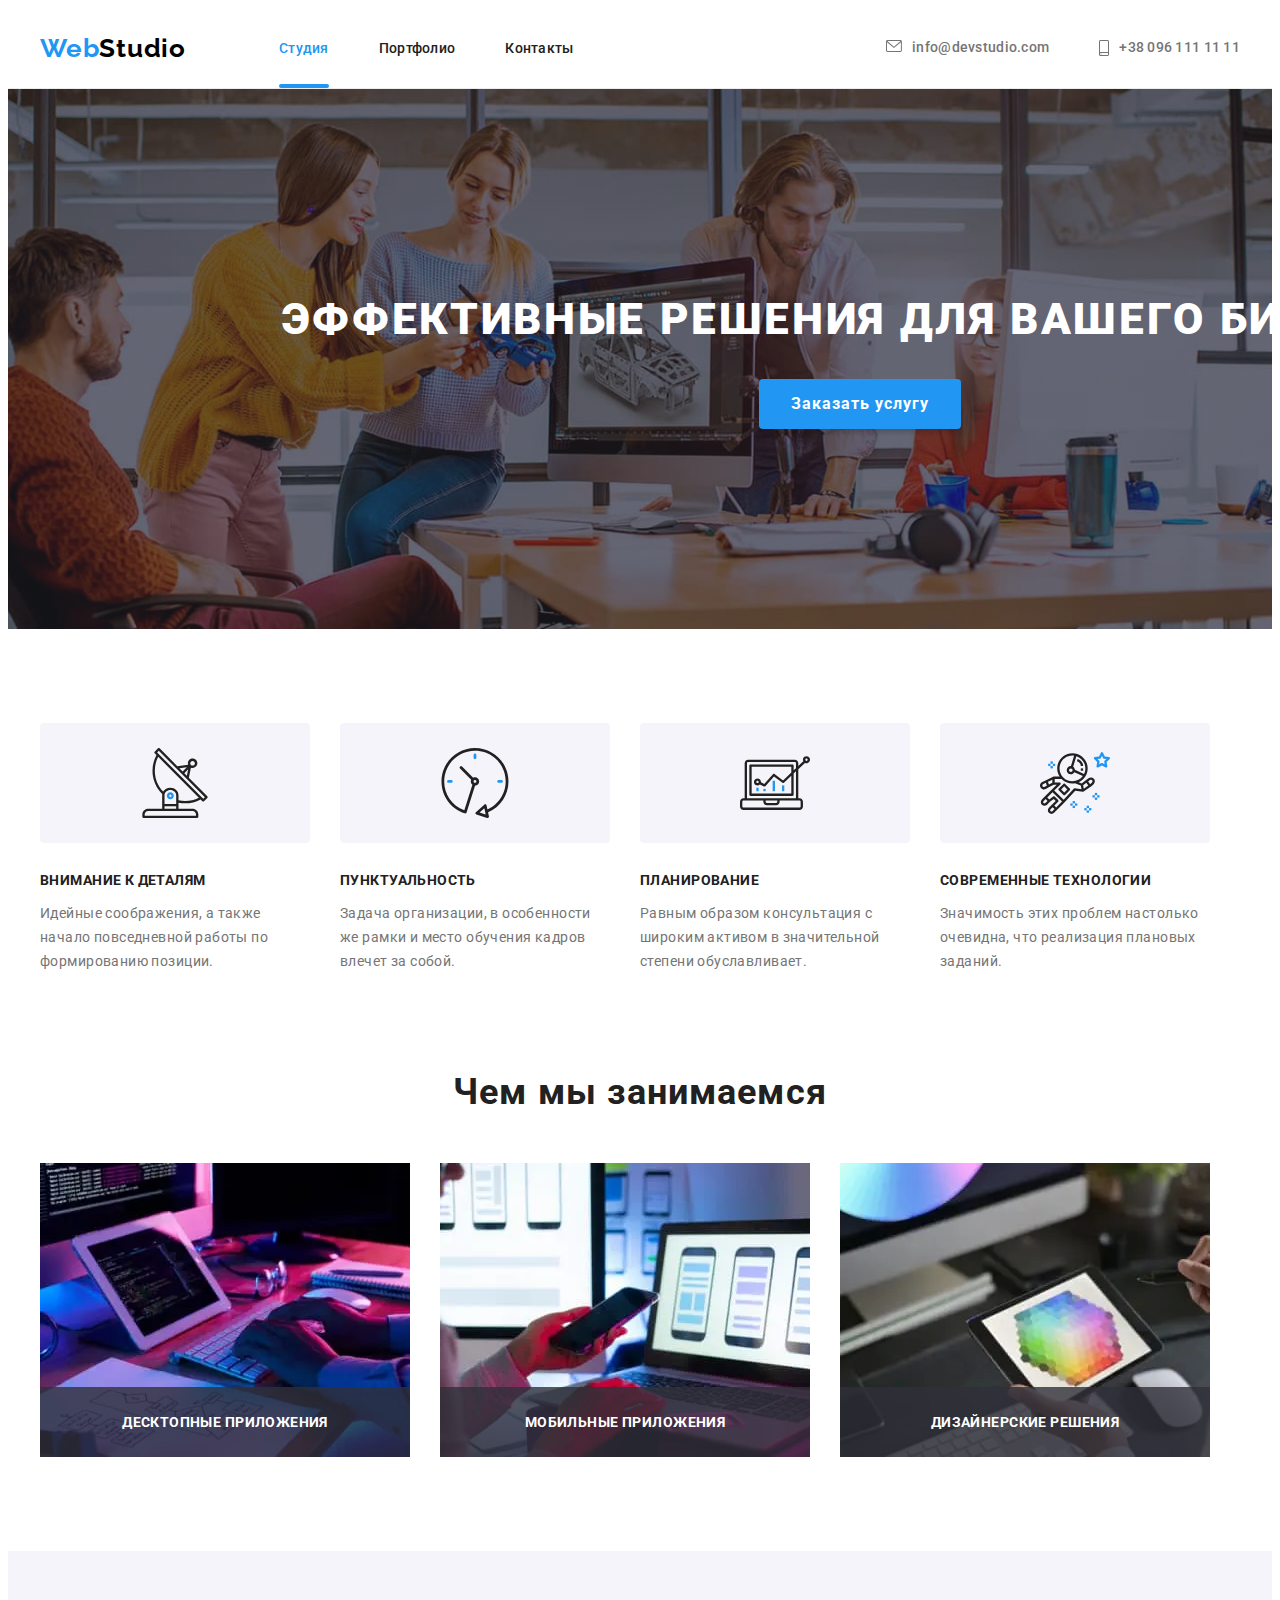
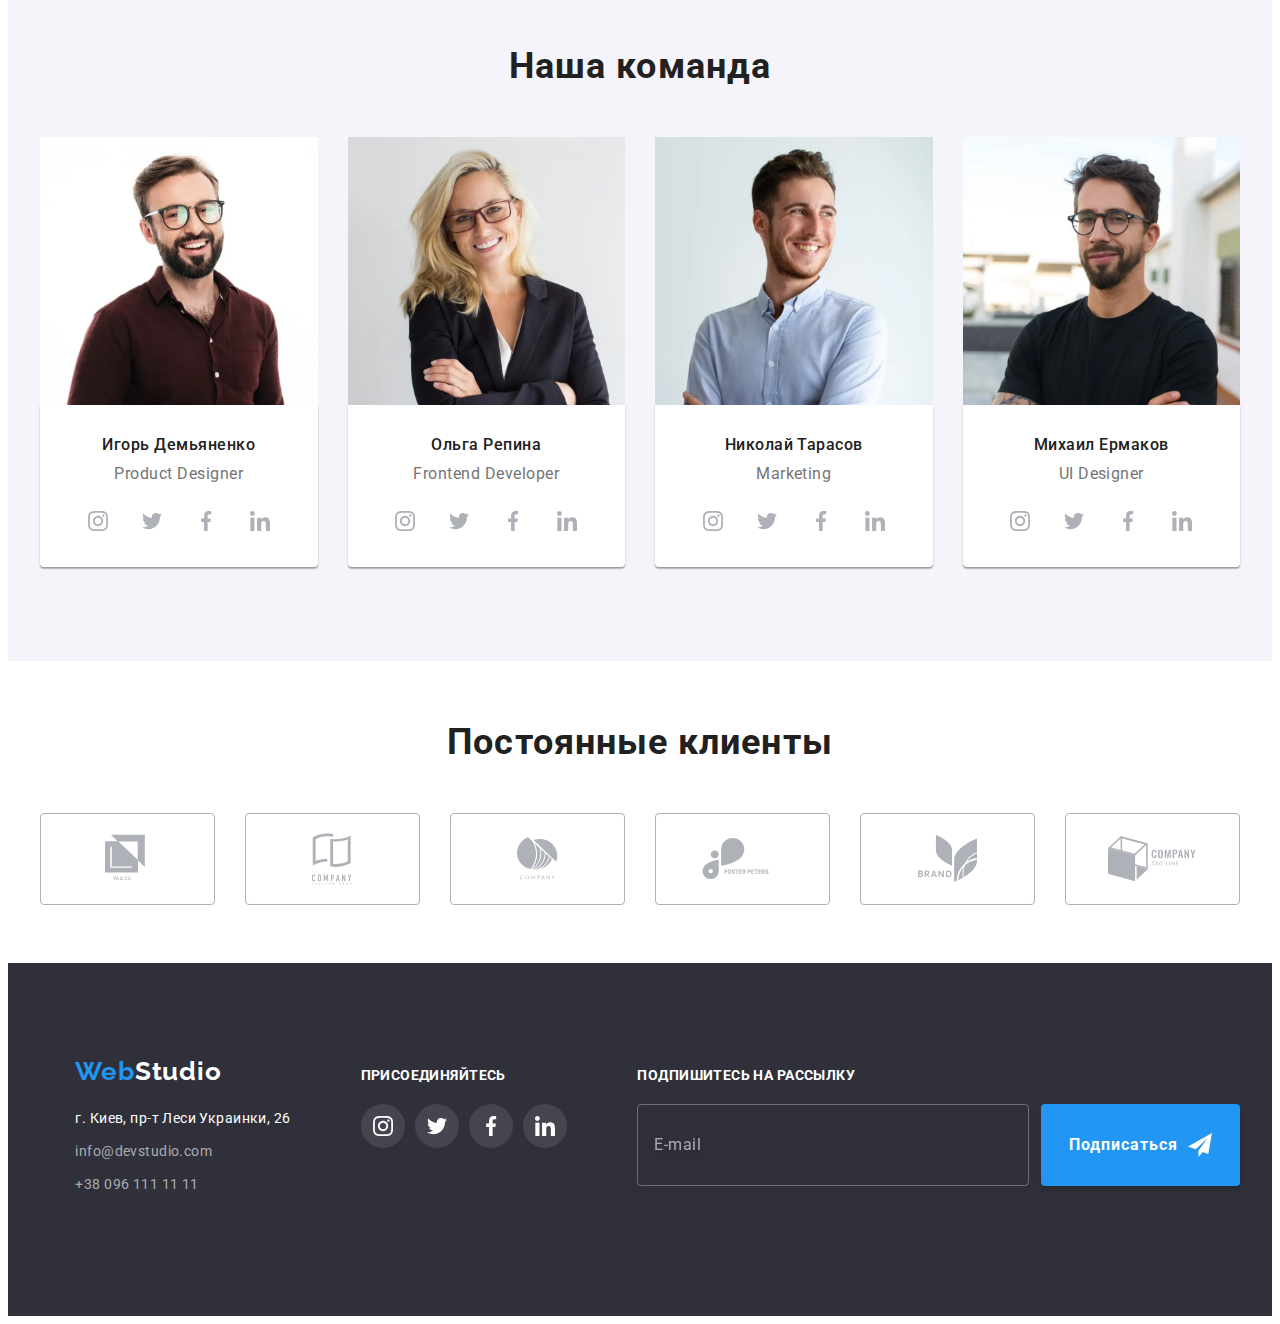
==== commit dd7f9303: "небольшая правка модальной формы" ====
--- a/index.html
+++ b/index.html
@@ -823,7 +823,7 @@
             required
           />
           <label for="agreement-checkbox" class="modal-form__checkbox-label"
-            >Соглашаюсь с рассылкой и принимаю&nbsp;<a href="" class="agreement-link"
+            >Соглашаюсь с рассылкой и принимаю&nbsp;<a href="" class="agreement-link reset-link"
               >Условия договора</a
             ></label
           >
--- a/css/main.min.css
+++ b/css/main.min.css
@@ -1,2 +1,2 @@
-:root{--main-font-family: 'roboto', sans-serif;--main-font-color: #757575;--main-font-size: 14px;--main-font-weight: 400;--secondary-font-family: 'raleway', sans-serif;--secondary-font-color: #212121;--secondary-font-weight: 700;--accent-color: #2196f3;--accent-secondary-color: #188ce8;--general-dark-font-color: #000000;--general-light-font-color: #ffffff;--secondary-light-font-color: #ffffff99;--modal-button-color: #f5f4fa;--icon-social-link-color: #afb1b8;--background-dark-color: #2f303a;--background-secondary-color: #c4c4c4;--border-color: #ececec;--border-color-secobdary: #eeeeee}.visually-hidden{position:absolute !important;clip:rect(1px 1px 1px 1px);clip:rect(1px, 1px, 1px, 1px);padding:0 !important;border:0 !important;height:1px !important;width:1px !important;overflow:hidden}h1,h2,h3,h4,h5,h6,p{margin:0}ul,ol{margin:0;padding:0}img{display:block}.reset-address{font-style:normal}.reset-list{list-style:none}.reset-link{text-decoration:none}body{color:var(--main-font-color);font-family:var(--main-font-family);font-size:var(--main-font-size)}.container{padding-left:15px;padding-right:15px;margin:0 auto}.header__container{display:-webkit-box;display:-ms-flexbox;display:flex;-webkit-box-align:center;-ms-flex-align:center;align-items:center}@media screen and (max-width: 767px){.header__container{-webkit-box-pack:justify;-ms-flex-pack:justify;justify-content:space-between}}@media screen and (min-width: 480px){.container{width:480px}.hero__container{padding-left:60px;padding-right:60px}}@media screen and (min-width: 768px){.container{width:768px}.container .hero__container{padding-left:118px;padding-right:118px}}@media screen and (min-width: 1200px){.container{width:1200px}.footer__container{display:-webkit-box;display:-ms-flexbox;display:flex;-webkit-box-align:baseline;-ms-flex-align:baseline;align-items:baseline}.header__container{display:-webkit-box;display:-ms-flexbox;display:flex;-webkit-box-align:center;-ms-flex-align:center;align-items:center}.hero__container{padding-left:252px;padding-right:252px}}.logo{display:block;font-family:var(--secondary-font-family);font-weight:var(--secondary-font-weight);font-size:24px;line-height:1.17;letter-spacing:.03em;color:var(--accent-color)}.logo__second-word{color:var(--general-dark-font-color)}.logo__second-word--dark-theme{color:var(--general-light-font-color)}.footer__logo{display:block;margin:0 auto 20px;text-align:center}@media screen and (min-width: 768px){.header__logo{margin-right:88px}}@media screen and (min-width: 1200px){.logo{font-family:var(--secondary-font-family);font-weight:var(--secondary-font-weight);font-size:26px;line-height:1.19;letter-spacing:.03em;color:var(--accent-color)}.header__logo{margin-right:93px}.footer__logo{text-align:left}}.btn-menu-open{width:40px;height:40px;display:-webkit-box;display:-ms-flexbox;display:flex;padding:0;border:0;-webkit-box-pack:center;-ms-flex-pack:center;justify-content:center;-webkit-box-align:center;-ms-flex-align:center;align-items:center;background-color:transparent}.btn-menu-open__icon{fill:var(--general-dark-font-color);-webkit-transition:fill 250ms cubic-bezier(0.4, 0, 0.2, 1);transition:fill 250ms cubic-bezier(0.4, 0, 0.2, 1)}.btn-menu-open:hover>.btn-menu-open__icon,.btn-menu-open:focus>.btn-menu-open__icon{fill:var(--accent-color)}@media screen and (min-width: 768px){.btn-menu-open{display:none}}.modal-btn{border:0;font-family:inherit;font-weight:var(--secondary-font-weight);font-size:16px;line-height:1.88;letter-spacing:.06em;color:var(--general-light-font-color);text-align:center;background-color:var(--accent-color);-webkit-box-shadow:0px 4px 4px rgba(0,0,0,0.15);box-shadow:0px 4px 4px rgba(0,0,0,0.15);border-radius:4px;cursor:pointer}.modal-btn__icon{margin-left:10px;fill:currentColor}.footer__modal-btn{display:-webkit-box;display:-ms-flexbox;display:flex;-webkit-box-align:center;-ms-flex-align:center;align-items:center;padding:10px 28px}.hero__modal-btn{display:block;padding:10px 32px;margin:30px auto 0;-webkit-transition:background-color 250ms cubic-bezier(0.4, 0, 0.2, 1);transition:background-color 250ms cubic-bezier(0.4, 0, 0.2, 1)}.hero__modal-btn:hover,.hero__modal-btn:focus{background-color:var(--accent-secondary-color)}.modal-window__modal-btn{display:block;padding:10px 55px;margin:30px auto 0;-webkit-transition:background-color 250ms cubic-bezier(0.4, 0, 0.2, 1);transition:background-color 250ms cubic-bezier(0.4, 0, 0.2, 1)}.modal-window__modal-btn:hover,.modal-window__modal-btn:focus{background-color:var(--accent-secondary-color)}.filter__modal-btn{padding:6px 22px;font-family:var(--main-font-family);font-weight:var(--secondary-font-weight);font-size:16px;line-height:1.63;letter-spacing:.03em;color:var(--secondary-font-color);background-color:var(--modal-button-color);-webkit-transition:color 250ms cubic-bezier(0.4, 0, 0.2, 1),background-color 250ms cubic-bezier(0.4, 0, 0.2, 1),-webkit-box-shadow 250ms cubic-bezier(0.4, 0, 0.2, 1);transition:color 250ms cubic-bezier(0.4, 0, 0.2, 1),background-color 250ms cubic-bezier(0.4, 0, 0.2, 1),-webkit-box-shadow 250ms cubic-bezier(0.4, 0, 0.2, 1);transition:color 250ms cubic-bezier(0.4, 0, 0.2, 1),background-color 250ms cubic-bezier(0.4, 0, 0.2, 1),box-shadow 250ms cubic-bezier(0.4, 0, 0.2, 1);transition:color 250ms cubic-bezier(0.4, 0, 0.2, 1),background-color 250ms cubic-bezier(0.4, 0, 0.2, 1),box-shadow 250ms cubic-bezier(0.4, 0, 0.2, 1),-webkit-box-shadow 250ms cubic-bezier(0.4, 0, 0.2, 1)}.filter__modal-btn:hover,.filter__modal-btn:focus{color:var(--general-light-font-color);background-color:var(--accent-color);-webkit-box-shadow:0px 3px 1px rgba(0,0,0,0.1),0px 1px 2px rgba(0,0,0,0.08),0px 2px 2px rgba(0,0,0,0.12);box-shadow:0px 3px 1px rgba(0,0,0,0.1),0px 1px 2px rgba(0,0,0,0.08),0px 2px 2px rgba(0,0,0,0.12)}@media screen and (max-width: 1199px){.footer__modal-btn{margin:0 auto}}.title{font-family:var(--main-font-family);font-weight:var(--secondary-font-weight);font-size:28px;line-height:1.18;letter-spacing:.03em;color:var(--secondary-font-color);text-align:center}.hero__title{font-family:var(--main-font-family);font-weight:900;font-size:26px;line-height:1.62;letter-spacing:.06em;color:var(--general-light-font-color);text-transform:uppercase}.members__title{margin:0 auto 30px}@media screen and (min-width: 1200px){.title{font-family:var(--main-font-family);font-weight:var(--secondary-font-weight);font-size:36px;line-height:1.17;letter-spacing:.03em;color:var(--secondary-font-color)}.hero__title{font-family:var(--main-font-family);font-weight:900;font-size:44px;line-height:1.37;letter-spacing:.06em;color:var(--general-light-font-color)}.options__title{margin:0 auto 50px}.members__title{margin:0 auto 50px}}.backdrop{position:fixed;top:0;left:0;width:100%;height:100%;opacity:1;background-color:rgba(0,0,0,0.2);-webkit-transition:opacity 500ms cubic-bezier(0.4, 0, 0.2, 1);transition:opacity 500ms cubic-bezier(0.4, 0, 0.2, 1)}.backdrop.is-hidden{opacity:0;visibility:hidden;pointer-events:none}.backdrop.is-hidden .modal-window{-webkit-transform:translate(-50%, -50%) scale(0.2) rotate(360deg);transform:translate(-50%, -50%) scale(0.2) rotate(360deg)}.modal-window{display:block;width:450px;height:609px;position:absolute;top:50%;left:50%;padding-top:40px;padding-bottom:40px;padding-left:41px;padding-right:39px;-webkit-box-pack:center;-ms-flex-pack:center;justify-content:center;-webkit-transform:translate(-50%, -50%) scale(1) rotate(0);transform:translate(-50%, -50%) scale(1) rotate(0);background:var(--general-light-font-color);-webkit-box-shadow:0px 1px 3px rgba(0,0,0,0.12),0px 1px 1px rgba(0,0,0,0.14),0px 2px 1px rgba(0,0,0,0.2);box-shadow:0px 1px 3px rgba(0,0,0,0.12),0px 1px 1px rgba(0,0,0,0.14),0px 2px 1px rgba(0,0,0,0.2);border-radius:4px;-webkit-transition:visibility 500ms,-webkit-transform 500ms cubic-bezier(0.4, 0, 0.2, 1);transition:visibility 500ms,-webkit-transform 500ms cubic-bezier(0.4, 0, 0.2, 1);transition:transform 500ms cubic-bezier(0.4, 0, 0.2, 1),visibility 500ms;transition:transform 500ms cubic-bezier(0.4, 0, 0.2, 1),visibility 500ms,-webkit-transform 500ms cubic-bezier(0.4, 0, 0.2, 1)}.modal-window .motivation{display:block;margin-bottom:12px;text-align:center;font-family:var(--main-font-family);font-weight:var(--secondary-font-weight);font-size:20px;line-height:1.15;letter-spacing:.03em;color:var(--secondary-font-color);text-align:center}@media screen and (min-width: 1200px){.modal-window{width:528px;height:581px}}.btn-close{display:-webkit-box;display:-ms-flexbox;display:flex;padding:0;position:absolute;top:8px;right:8px;width:30px;height:30px;-webkit-box-pack:center;-ms-flex-pack:center;justify-content:center;-webkit-box-align:center;-ms-flex-align:center;align-items:center;background-color:var(--general-light-font-color);border-width:1px;border-style:solid;border-color:rgba(0,0,0,0.1);border-radius:50%;cursor:pointer}.btn-close__icon{fill:var(--general-dark-font-color);-webkit-transition:fill 250ms cubic-bezier(0.4, 0, 0.2, 1);transition:fill 250ms cubic-bezier(0.4, 0, 0.2, 1)}.btn-close:hover>.btn-close__icon,.btn-close:focus>.btn-close__icon{fill:var(--accent-color)}.mobile-menu__btn-close{width:40px;height:40px;border-width:0;border-radius:0;background-color:transparent;top:21px;right:25px}.modal-form{display:block;margin:0 auto}.modal-form__input{display:block;width:100%;height:40px;padding:11px 42px;border:1px solid rgba(33,33,33,0.2);border-radius:4px;font-family:var(--main-font-family);font-weight:var(--main-font-weight);font-size:14px;line-height:1.14;letter-spacing:.01em;color:var(--main-font-color);-webkit-transition:border-color 250ms cubic-bezier(0.4, 0, 0.2, 1);transition:border-color 250ms cubic-bezier(0.4, 0, 0.2, 1)}.modal-form__input::-webkit-input-placeholder{color:rgba(117,117,117,0.5)}.modal-form__input:-ms-input-placeholder{color:rgba(117,117,117,0.5)}.modal-form__input::-ms-input-placeholder{color:rgba(117,117,117,0.5)}.modal-form__input::placeholder{color:rgba(117,117,117,0.5)}.modal-form__input:focus{outline:none;border-color:var(--accent-color)}.modal-form__input__input-label{display:inline-block;margin-bottom:4px;font-family:var(--main-font-family);font-weight:var(--main-font-weight);font-size:12px;line-height:1.17;letter-spacing:.01em;color:var(--main-font-color);cursor:pointer}.modal-form__icon{position:absolute;top:50%;left:12px;-webkit-transform:translateY(-50%);transform:translateY(-50%);-webkit-transition:fill 250ms cubic-bezier(0.4, 0, 0.2, 1);transition:fill 250ms cubic-bezier(0.4, 0, 0.2, 1)}.modal-form__input:focus+.modal-form__icon{fill:var(--accent-color)}.input-wrapper{display:block;position:relative;margin-right:auto;margin-left:auto;margin-bottom:10px}textarea.modal-form__input{height:120px;padding:12px 16px;margin-bottom:20px;resize:none}.modal-form__checkbox-label{display:-webkit-box;display:-ms-flexbox;display:flex;-webkit-box-pack:center;-ms-flex-pack:center;justify-content:center;-webkit-box-align:center;-ms-flex-align:center;align-items:center;font-family:var(--main-font-family);font-weight:var(--main-font-weight);font-size:12px;line-height:1.66;letter-spacing:.03em;color:var(--main-font-color);cursor:pointer}.modal-form__checkbox-label::before{display:inline-block;content:'';width:16px;height:15px;padding:0;margin-right:8px;border:2px solid var(--secondary-font-color);border-radius:2px;-webkit-transition:border-color 250ms cubic-bezier(0.4, 0, 0.2, 1),background-color 250ms cubic-bezier(0.4, 0, 0.2, 1);transition:border-color 250ms cubic-bezier(0.4, 0, 0.2, 1),background-color 250ms cubic-bezier(0.4, 0, 0.2, 1)}.modal-form__checkbox:focus+.modal-form__checkbox-label::before{border-color:var(--accent-color)}.modal-form__checkbox:checked+.modal-form__checkbox-label::before{background-color:var(--accent-color);border-color:var(--accent-color);background-image:url("../images/main-page/icon-check.svg");background-repeat:no-repeat;background-position:center;background-size:cover}@media screen and (min-width: 1200px){.modal-form__checkbox-label{font-family:var(--main-font-family);font-weight:var(--main-font-weight);font-size:14px;line-height:1.71;letter-spacing:.03em;color:var(--main-font-color)}}.social-network{display:-webkit-box;display:-ms-flexbox;display:flex}.social-network--icon-style{-webkit-box-pack:center;-ms-flex-pack:center;justify-content:center}.social-network--text-style{-webkit-box-pack:start;-ms-flex-pack:start;justify-content:start}.social-network__item--text-style{display:block}.social-network__item--text-style:nth-child(-n+3){padding-right:calc(10 * 100vw / 480);margin-right:calc(10 * 100vw / 480);border-right:1px solid rgba(33,33,33,0.2)}.social-network__item:not(:last-child){margin-right:10px}.social-network__link--icon-style{display:-webkit-box;display:-ms-flexbox;display:flex;width:44px;height:44px;-webkit-box-pack:center;-ms-flex-pack:center;justify-content:center;-webkit-box-align:center;-ms-flex-align:center;align-items:center;border-radius:50%;color:var(--icon-social-link-color);-webkit-transition:color 250ms cubic-bezier(0.4, 0, 0.2, 1),background-color 250ms cubic-bezier(0.4, 0, 0.2, 1);transition:color 250ms cubic-bezier(0.4, 0, 0.2, 1),background-color 250ms cubic-bezier(0.4, 0, 0.2, 1)}.footer .social-network__link--icon-style{margin-bottom:60px;color:var(--general-light-font-color);background-color:rgba(255,255,255,0.1)}.social-network__link--icon-style:hover,.social-network__link--icon-style:focus{background-color:var(--accent-color)}.members .social-network__link--icon-style:hover,.members .social-network__link--icon-style:focus{color:var(--general-light-font-color)}.social-network__link--text-style{font-family:var(--main-font-family);font-weight:500;font-size:calc(18 * 100vw / 480);line-height:1.22;letter-spacing:.02em;color:var(--accent-color)}.social-network__icon{fill:currentColor}.navigation{display:-webkit-box;display:-ms-flexbox;display:flex;-webkit-box-align:center;-ms-flex-align:center;align-items:center}.menu{display:-webkit-box;display:-ms-flexbox;display:flex;-webkit-box-align:center;-ms-flex-align:center;align-items:center}.menu__item:not(:last-child){margin-right:50px}.menu__link{padding-top:32px;padding-bottom:32px;font-family:var(--main-font-family);font-weight:500;font-size:14px;line-height:1.14;letter-spacing:.02em;color:var(--secondary-font-color);-webkit-transition:color 250ms cubic-bezier(0.4, 0, 0.2, 1);transition:color 250ms cubic-bezier(0.4, 0, 0.2, 1)}.menu__link:hover,.menu__link:focus{color:var(--accent-color)}@media screen and (max-width: 1190px){.navigation{-webkit-box-pack:justify;-ms-flex-pack:justify;justify-content:space-between}}@media screen and (max-width: 767px){.menu{display:none}}.menu__link--current{position:relative;color:var(--accent-color)}.menu__link--current::after{display:inline-block;position:absolute;bottom:0;left:0;content:'';width:100%;height:4px;border-radius:2px;background-color:var(--accent-color)}.contact-data{display:-webkit-box;display:-ms-flexbox;display:flex;margin-left:auto;-webkit-box-align:center;-ms-flex-align:center;align-items:center}.contact-data__icon{margin-right:10px;fill:currentColor}.mail,.phone{color:var(--secondary-light-font-color);-webkit-transition:color 250ms cubic-bezier(0.4, 0, 0.2, 1);transition:color 250ms cubic-bezier(0.4, 0, 0.2, 1)}.mail:hover,.mail:focus,.phone:hover,.phone:focus{color:var(--accent-color)}.header__phone,.header__mail{display:-webkit-box;display:-ms-flexbox;display:flex;padding-top:32px;padding-bottom:32px;font-family:var(--main-font-family);font-weight:500;font-size:14px;line-height:1.14;letter-spacing:.02em;color:var(--main-font-color)}@media screen and (max-width: 1199px){.contact-data{display:block;padding-top:16px;padding-bottom:16px}.header__phone,.header__mail{padding-top:5px;padding-bottom:5px;font-family:var(--main-font-family);font-weight:500;font-size:12px;line-height:1.17;letter-spacing:.02em;color:var(--main-font-color)}}@media screen and (max-width: 767px){.contact-data{display:none}}@media screen and (min-width: 1200px){.contact-data__item:not(:last-child){margin-right:50px}}.mobile-menu{position:fixed;z-index:999;top:0;left:0;width:100vw;height:100vh;padding:48px 40px;background-color:var(--general-light-font-color);-webkit-transform:scale(0.7);transform:scale(0.7);opacity:0;pointer-events:none;overflow:scroll;-webkit-transition:opacity 500ms,visibility 500ms cubic-bezier(0.4, 0, 0.2, 1),-webkit-transform 500ms cubic-bezier(0.4, 0, 0.2, 1);transition:opacity 500ms,visibility 500ms cubic-bezier(0.4, 0, 0.2, 1),-webkit-transform 500ms cubic-bezier(0.4, 0, 0.2, 1);transition:transform 500ms cubic-bezier(0.4, 0, 0.2, 1),opacity 500ms,visibility 500ms cubic-bezier(0.4, 0, 0.2, 1);transition:transform 500ms cubic-bezier(0.4, 0, 0.2, 1),opacity 500ms,visibility 500ms cubic-bezier(0.4, 0, 0.2, 1),-webkit-transform 500ms cubic-bezier(0.4, 0, 0.2, 1)}.mobile-menu.is-open{opacity:1;-webkit-transform:scale(1);transform:scale(1);visibility:visible;pointer-events:auto}.mobile-menu__list{margin-bottom:302px}.mobile-menu__item:not(:last-child){margin-bottom:32px}.mobile-menu__link{font-family:var(--main-font-family);font-weight:500;font-size:calc(40 * 100vw / 480);line-height:1.18;letter-spacing:.02em;color:var(--secondary-font-color)}.mobile-menu__contact-data{display:block;margin-bottom:64px}.mobile-menu__contact-item:not(:last-child){margin-bottom:32px}.mobile-menu__phone{font-family:var(--main-font-family);font-weight:500;font-size:calc(34 * 100vw / 480);line-height:1.18;letter-spacing:.02em;color:var(--accent-color)}.mobile-menu__mail{font-family:var(--main-font-family);font-weight:500;font-size:calc(24 * 100vw / 480);line-height:1.16;letter-spacing:.02em;color:var(--main-font-color)}.header{border-bottom-width:1px;border-bottom-style:solid;border-bottom-color:var(--border-color)}.overlay{padding-top:118px;padding-bottom:118px;background-image:-webkit-gradient(linear, left top, left bottom, from(rgba(47,48,58,0.4)), to(rgba(47,48,58,0.4))),url("../images/main-page/hero.jpg");background-image:linear-gradient(rgba(47,48,58,0.4), rgba(47,48,58,0.4)),url("../images/main-page/hero.jpg");background-color:var(--background-secondary-color);background-size:cover;background-repeat:no-repeat;background-position:center}@media (min-device-pixel-ratio: 2), (-webkit-min-device-pixel-ratio: 2), (min-resolution: 192dpi), (min-resolution: 2dppx){.overlay{background-image:-webkit-gradient(linear, left top, left bottom, from(rgba(47,48,58,0.4)), to(rgba(47,48,58,0.4))),url("../images/main-page/hero@2x.jpg");background-image:linear-gradient(rgba(47,48,58,0.4), rgba(47,48,58,0.4)),url("../images/main-page/hero@2x.jpg")}}@media screen and (min-width: 480px){.overlay{max-width:480px;margin:0 auto}}@media screen and (min-width: 768px){.overlay{max-width:768px}}@media screen and (min-width: 1200px){.overlay{max-width:1600px;padding-top:200px;padding-bottom:200px}}.features{padding-top:60px;padding-bottom:60px}.feature__icon-place{width:100%;height:120px;margin:0 auto;display:-webkit-box;display:-ms-flexbox;display:flex;-webkit-box-pack:center;-ms-flex-pack:center;justify-content:center;-webkit-box-align:center;-ms-flex-align:center;align-items:center;margin-bottom:30px;background-color:var(--modal-button-color);border-radius:4px}.feature__title{margin-bottom:10px;font-family:var(--main-font-family);font-weight:var(--secondary-font-weight);font-size:var(--main-font-size);line-height:1.14;letter-spacing:.03em;color:var(--secondary-font-color);text-align:center;text-transform:uppercase}.feature__contents{padding-top:3px;padding-bottom:3px;line-height:1.71;letter-spacing:0.03em}@media screen and (min-width: 768px){.features-set{width:100%;display:-webkit-box;display:-ms-flexbox;display:flex;-ms-flex-wrap:wrap;flex-wrap:wrap;margin:-15px}.feature{-ms-flex-preferred-size:calc((100% - 60px) / 2);flex-basis:calc((100% - 60px) / 2);margin:15px}}@media screen and (min-width: 1200px){.features{padding-top:94px;padding-bottom:94px}.features-set{-ms-flex-wrap:nowrap;flex-wrap:nowrap}.feature{-ms-flex-preferred-size:calc((100%-120px) / 4);flex-basis:calc((100%-120px) / 4)}}@media screen and (max-width: 1199px){.options{display:none}}.options{padding-bottom:94px}.services-pool{display:-webkit-box;display:-ms-flexbox;display:flex;margin-left:-30px}.service{position:relative;margin-left:30px;-ms-flex-preferred-size:calc((100%-90px) / 3);flex-basis:calc((100%-90px) / 3)}.service::before{display:inline-block;position:absolute;bottom:0px;left:0px;content:'';width:100%;height:70px;background-color:rgba(47,48,58,0.8)}.service__description{position:absolute;bottom:27px;left:50%;-webkit-transform:translate(-50%, 0%);transform:translate(-50%, 0%);white-space:nowrap;font-family:var(--main-font-family);font-weight:var(--secondary-font-weight);font-size:var(--main-font-size);line-height:1.15;letter-spacing:.03em;color:var(--general-light-font-color);text-align:center;letter-spacing:0.03em;text-transform:uppercase}.members{background-color:var(--modal-button-color)}.cardset{margin:0 auto}.card{width:100%;margin:0 auto 30px;font-family:var(--main-font-family);font-weight:var(--main-font-weight);font-size:16px;line-height:1.19;letter-spacing:.03em;color:var(--main-font-color);text-align:center}.card__img{width:100%;height:auto}.card__legend-wrapper{display:-webkit-box;display:-ms-flexbox;display:flex;-webkit-box-orient:vertical;-webkit-box-direction:normal;-ms-flex-direction:column;flex-direction:column;-webkit-box-align:center;-ms-flex-align:center;align-items:center;background:var(--general-light-font-color);-webkit-box-shadow:0px 1px 3px rgba(0,0,0,0.12),0px 1px 1px rgba(0,0,0,0.14),0px 2px 1px rgba(0,0,0,0.2);box-shadow:0px 1px 3px rgba(0,0,0,0.12),0px 1px 1px rgba(0,0,0,0.14),0px 2px 1px rgba(0,0,0,0.2);border-radius:0px 0px 4px 4px}.card__name{margin-bottom:10px;font-family:var(--main-font-family);font-weight:500;font-size:16px;line-height:1.19;letter-spacing:.03em;color:var(--secondary-font-color)}.card__members-speciality{margin-bottom:16px}@media screen and (min-width: 480px){.members{padding-top:60px;padding-bottom:60px}.card__legend-wrapper{padding-top:30px;padding-bottom:24px;padding-left:122px;padding-right:122px}}@media screen and (min-width: 768px){.cardset{display:-webkit-box;display:-ms-flexbox;display:flex;-ms-flex-wrap:wrap;flex-wrap:wrap;margin:-15px}.card{-ms-flex-preferred-size:calc((100% - 60px) / 2);flex-basis:calc((100% - 60px) / 2);margin:15px}.card__legend-wrapper{padding-left:74px;padding-right:74px}}@media screen and (min-width: 1200px){.members{padding-top:94px;padding-bottom:94px}.cardset{-ms-flex-wrap:nowrap;flex-wrap:nowrap}.card{-ms-flex-preferred-size:calc((100%-120px) / 4);flex-basis:calc((100%-120px) / 4)}.card__legend-wrapper{padding-left:32px;padding-right:32px}}.customers{padding-top:60px;padding-bottom:60px}.customers__title{margin-bottom:50px}.clients-pool{display:-webkit-box;display:-ms-flexbox;display:flex;-ms-flex-wrap:wrap;flex-wrap:wrap;margin:-15px}.client{margin:15px;-ms-flex-preferred-size:calc((100% - 60px) / 2);flex-basis:calc((100% - 60px) / 2);min-height:90px}.client__icon{fill:currentColor}.client__link{display:-webkit-box;display:-ms-flexbox;display:flex;height:100%;-webkit-box-pack:center;-ms-flex-pack:center;justify-content:center;-webkit-box-align:center;-ms-flex-align:center;align-items:center;border-radius:4px;border:1px solid var(--icon-social-link-color);color:var(--icon-social-link-color);-webkit-transition:color 250ms cubic-bezier(0.4, 0, 0.2, 1),border-color 250ms cubic-bezier(0.4, 0, 0.2, 1);transition:color 250ms cubic-bezier(0.4, 0, 0.2, 1),border-color 250ms cubic-bezier(0.4, 0, 0.2, 1)}.client__link:hover,.client__link:focus{color:var(--accent-color);border-color:var(--accent-color)}@media screen and (min-width: 768px){.client{-ms-flex-preferred-size:calc((100% - 90px) / 3);flex-basis:calc((100% - 90px) / 3)}}@media screen and (min-width: 1200px){.clients-pool{-ms-flex-wrap:nowrap;flex-wrap:nowrap}.client{-ms-flex-preferred-size:calc((100% - 180px) / 6);flex-basis:calc((100% - 180px) / 6)}}.footer{background-color:var(--background-dark-color);padding-top:60px;padding-bottom:60px}.footer__grouper{margin:0 auto}.address{line-height:1.71;letter-spacing:0.03em}.address__link{color:var(--general-light-font-color);white-space:nowrap}.contacts-wrapper{margin-bottom:60px}.contacts-wrapper__item{text-align:center}.contacts-wrapper__item:not(:last-child){margin-bottom:9px}.bidding{display:block;margin-bottom:20px;font-family:var(--main-font-family);font-weight:var(--secondary-font-weight);font-size:var(--main-font-size);line-height:1.14;letter-spacing:.03em;color:var(--general-light-font-color);text-transform:uppercase;text-align:center}@media screen and (min-width: 768px){.footer__grouper{display:-webkit-box;display:-ms-flexbox;display:flex;-webkit-box-align:baseline;-ms-flex-align:baseline;align-items:baseline}.footer__grouper--left{display:block;margin-right:165px}.footer__grouper--right{display:block}}@media screen and (min-width: 1200px){.footer{padding-top:93px}.footer__grouper--left{margin-right:70px}.contacts-wrapper__item{text-align:left}.bidding{text-align:left}}.signup-form__input{display:block;height:50px;padding:15px 16px;border:1px solid rgba(255,255,255,0.3);font-family:var(--main-font-family);font-weight:var(--main-font-weight);font-size:16px;line-height:1.25;letter-spacing:.03em;color:var(--general-light-font-color);background-color:transparent;-webkit-filter:drop-shadow(0px 4px 4px rgba(0,0,0,0.15));filter:drop-shadow(0px 4px 4px rgba(0,0,0,0.15));border-radius:4px}.signup-form__input::-webkit-input-placeholder{color:rgba(255,255,255,0.6)}.signup-form__input:-ms-input-placeholder{color:rgba(255,255,255,0.6)}.signup-form__input::-ms-input-placeholder{color:rgba(255,255,255,0.6)}.signup-form__input::placeholder{color:rgba(255,255,255,0.6)}.signup-form__input-wrapper{display:-webkit-box;display:-ms-flexbox;display:flex}.footer input:-webkit-autofill{-webkit-box-shadow:inset 0 0 0 50px var(--background-dark-color);box-shadow:inset 0 0 0 50px var(--background-dark-color);-webkit-text-fill-color:var(--general-light-font-color)}@media screen and (min-width: 1200px){.signup-form{margin-left:auto}.signup-form__input{margin-right:12px;width:358px}}@media screen and (max-width: 1199px){.signup-form{margin:0 auto;width:100%}.signup-form__input{margin:0 auto 20px;width:450px}.signup-form__input-wrapper{display:block;width:100%}}
+:root{--main-font-family: 'roboto', sans-serif;--main-font-color: #757575;--main-font-size: 14px;--main-font-weight: 400;--secondary-font-family: 'raleway', sans-serif;--secondary-font-color: #212121;--secondary-font-weight: 700;--accent-color: #2196f3;--accent-secondary-color: #188ce8;--general-dark-font-color: #000000;--general-light-font-color: #ffffff;--secondary-light-font-color: #ffffff99;--modal-button-color: #f5f4fa;--icon-social-link-color: #afb1b8;--background-dark-color: #2f303a;--background-secondary-color: #c4c4c4;--border-color: #ececec;--border-color-secobdary: #eeeeee}.visually-hidden{position:absolute !important;clip:rect(1px 1px 1px 1px);clip:rect(1px, 1px, 1px, 1px);padding:0 !important;border:0 !important;height:1px !important;width:1px !important;overflow:hidden}h1,h2,h3,h4,h5,h6,p{margin:0}ul,ol{margin:0;padding:0}img{display:block}.reset-address{font-style:normal}.reset-list{list-style:none}.reset-link{text-decoration:none}body{color:var(--main-font-color);font-family:var(--main-font-family);font-size:var(--main-font-size)}.container{padding-left:15px;padding-right:15px}.header__container{display:-webkit-box;display:-ms-flexbox;display:flex;-webkit-box-align:center;-ms-flex-align:center;align-items:center}@media screen and (max-width: 767px){.header__container{-webkit-box-pack:justify;-ms-flex-pack:justify;justify-content:space-between}}@media screen and (min-width: 480px){.container{width:480px;margin:0 auto}.hero__container{padding-left:60px;padding-right:60px}}@media screen and (min-width: 768px){.container{width:768px}.container .hero__container{padding-left:118px;padding-right:118px}}@media screen and (min-width: 1200px){.container{width:1200px}.footer__container{display:-webkit-box;display:-ms-flexbox;display:flex;-webkit-box-align:baseline;-ms-flex-align:baseline;align-items:baseline}.header__container{display:-webkit-box;display:-ms-flexbox;display:flex;-webkit-box-align:center;-ms-flex-align:center;align-items:center}.hero__container{padding-left:252px;padding-right:252px}}.logo{display:block;font-family:var(--secondary-font-family);font-weight:var(--secondary-font-weight);font-size:24px;line-height:1.17;letter-spacing:.03em;color:var(--accent-color)}.logo__second-word{color:var(--general-dark-font-color)}.logo__second-word--dark-theme{color:var(--general-light-font-color)}.footer__logo{display:block;margin:0 auto 20px;text-align:center}@media screen and (min-width: 768px){.header__logo{margin-right:88px}}@media screen and (min-width: 1200px){.logo{font-family:var(--secondary-font-family);font-weight:var(--secondary-font-weight);font-size:26px;line-height:1.19;letter-spacing:.03em;color:var(--accent-color)}.header__logo{margin-right:93px}.footer__logo{text-align:left}}.btn-menu-open{width:40px;height:40px;display:-webkit-box;display:-ms-flexbox;display:flex;padding:0;border:0;-webkit-box-pack:center;-ms-flex-pack:center;justify-content:center;-webkit-box-align:center;-ms-flex-align:center;align-items:center;background-color:transparent}.btn-menu-open__icon{fill:var(--general-dark-font-color);-webkit-transition:fill 250ms cubic-bezier(0.4, 0, 0.2, 1);transition:fill 250ms cubic-bezier(0.4, 0, 0.2, 1)}.btn-menu-open:hover>.btn-menu-open__icon,.btn-menu-open:focus>.btn-menu-open__icon{fill:var(--accent-color)}@media screen and (min-width: 768px){.btn-menu-open{display:none}}.modal-btn{border:0;font-family:inherit;font-weight:var(--secondary-font-weight);font-size:16px;line-height:1.88;letter-spacing:.06em;color:var(--general-light-font-color);text-align:center;background-color:var(--accent-color);-webkit-box-shadow:0px 4px 4px rgba(0,0,0,0.15);box-shadow:0px 4px 4px rgba(0,0,0,0.15);border-radius:4px;cursor:pointer}.modal-btn__icon{margin-left:10px;fill:currentColor}.footer__modal-btn{display:-webkit-box;display:-ms-flexbox;display:flex;-webkit-box-align:center;-ms-flex-align:center;align-items:center;padding:10px 28px}.hero__modal-btn{display:block;padding:10px 32px;margin:30px auto 0;-webkit-transition:background-color 250ms cubic-bezier(0.4, 0, 0.2, 1);transition:background-color 250ms cubic-bezier(0.4, 0, 0.2, 1)}.hero__modal-btn:hover,.hero__modal-btn:focus{background-color:var(--accent-secondary-color)}.modal-window__modal-btn{display:block;padding:10px 55px;margin:30px auto 0;-webkit-transition:background-color 250ms cubic-bezier(0.4, 0, 0.2, 1);transition:background-color 250ms cubic-bezier(0.4, 0, 0.2, 1)}.modal-window__modal-btn:hover,.modal-window__modal-btn:focus{background-color:var(--accent-secondary-color)}.filter__modal-btn{padding:6px 22px;font-family:var(--main-font-family);font-weight:var(--secondary-font-weight);font-size:16px;line-height:1.63;letter-spacing:.03em;color:var(--secondary-font-color);background-color:var(--modal-button-color);-webkit-transition:color 250ms cubic-bezier(0.4, 0, 0.2, 1),background-color 250ms cubic-bezier(0.4, 0, 0.2, 1),-webkit-box-shadow 250ms cubic-bezier(0.4, 0, 0.2, 1);transition:color 250ms cubic-bezier(0.4, 0, 0.2, 1),background-color 250ms cubic-bezier(0.4, 0, 0.2, 1),-webkit-box-shadow 250ms cubic-bezier(0.4, 0, 0.2, 1);transition:color 250ms cubic-bezier(0.4, 0, 0.2, 1),background-color 250ms cubic-bezier(0.4, 0, 0.2, 1),box-shadow 250ms cubic-bezier(0.4, 0, 0.2, 1);transition:color 250ms cubic-bezier(0.4, 0, 0.2, 1),background-color 250ms cubic-bezier(0.4, 0, 0.2, 1),box-shadow 250ms cubic-bezier(0.4, 0, 0.2, 1),-webkit-box-shadow 250ms cubic-bezier(0.4, 0, 0.2, 1)}.filter__modal-btn:hover,.filter__modal-btn:focus{color:var(--general-light-font-color);background-color:var(--accent-color);-webkit-box-shadow:0px 3px 1px rgba(0,0,0,0.1),0px 1px 2px rgba(0,0,0,0.08),0px 2px 2px rgba(0,0,0,0.12);box-shadow:0px 3px 1px rgba(0,0,0,0.1),0px 1px 2px rgba(0,0,0,0.08),0px 2px 2px rgba(0,0,0,0.12)}@media screen and (max-width: 1199px){.footer__modal-btn{margin:0 auto}}.title{font-family:var(--main-font-family);font-weight:var(--secondary-font-weight);font-size:28px;line-height:1.18;letter-spacing:.03em;color:var(--secondary-font-color);text-align:center}.hero__title{font-family:var(--main-font-family);font-weight:900;font-size:26px;line-height:1.62;letter-spacing:.06em;color:var(--general-light-font-color);text-transform:uppercase}.feature__title{margin-bottom:10px;font-family:var(--main-font-family);font-weight:var(--secondary-font-weight);font-size:var(--main-font-size);line-height:1.14;letter-spacing:.03em;color:var(--secondary-font-color);text-align:center;text-transform:uppercase}.members__title{margin:0 auto 30px}@media screen and (min-width: 768px){.feature__title{text-align:left}}@media screen and (min-width: 1200px){.title{font-family:var(--main-font-family);font-weight:var(--secondary-font-weight);font-size:36px;line-height:1.17;letter-spacing:.03em;color:var(--secondary-font-color)}.hero__title{font-family:var(--main-font-family);font-weight:900;font-size:44px;line-height:1.37;letter-spacing:.06em;color:var(--general-light-font-color)}.options__title{margin:0 auto 50px}.members__title{margin:0 auto 50px}}.backdrop{position:fixed;top:0;left:0;width:100%;height:100%;padding:94px 15px;opacity:1;overflow-y:scroll;background-color:rgba(0,0,0,0.2);-webkit-transition:opacity 500ms cubic-bezier(0.4, 0, 0.2, 1);transition:opacity 500ms cubic-bezier(0.4, 0, 0.2, 1)}.backdrop.is-hidden{opacity:0;visibility:hidden;pointer-events:none}.backdrop.is-hidden .modal-window{-webkit-transform:translate(-50%, -50%) scale(0.2) rotate(360deg);transform:translate(-50%, -50%) scale(0.2) rotate(360deg)}.modal-window{display:block;width:100%;height:auto;position:relative;padding-top:40px;padding-bottom:40px;padding-left:41px;padding-right:39px;-webkit-box-pack:center;-ms-flex-pack:center;justify-content:center;background:var(--general-light-font-color);-webkit-box-shadow:0px 1px 3px rgba(0,0,0,0.12),0px 1px 1px rgba(0,0,0,0.14),0px 2px 1px rgba(0,0,0,0.2);box-shadow:0px 1px 3px rgba(0,0,0,0.12),0px 1px 1px rgba(0,0,0,0.14),0px 2px 1px rgba(0,0,0,0.2);border-radius:4px;-webkit-transition:visibility 500ms,-webkit-transform 500ms cubic-bezier(0.4, 0, 0.2, 1);transition:visibility 500ms,-webkit-transform 500ms cubic-bezier(0.4, 0, 0.2, 1);transition:transform 500ms cubic-bezier(0.4, 0, 0.2, 1),visibility 500ms;transition:transform 500ms cubic-bezier(0.4, 0, 0.2, 1),visibility 500ms,-webkit-transform 500ms cubic-bezier(0.4, 0, 0.2, 1)}.modal-window .motivation{display:block;margin-bottom:12px;text-align:center;font-family:var(--main-font-family);font-weight:var(--secondary-font-weight);font-size:20px;line-height:1.15;letter-spacing:.03em;color:var(--secondary-font-color);text-align:center}@media screen and (min-width: 480px){.modal-window{position:absolute;width:450px;height:609px;top:50%;left:50%;-webkit-transform:translate(-50%, -50%) scale(1) rotate(0);transform:translate(-50%, -50%) scale(1) rotate(0)}}@media screen and (min-width: 1200px){.modal-window{width:528px;height:581px}}.btn-close{display:-webkit-box;display:-ms-flexbox;display:flex;padding:0;position:absolute;top:8px;right:8px;width:30px;height:30px;-webkit-box-pack:center;-ms-flex-pack:center;justify-content:center;-webkit-box-align:center;-ms-flex-align:center;align-items:center;background-color:var(--general-light-font-color);border-width:1px;border-style:solid;border-color:rgba(0,0,0,0.1);border-radius:50%;cursor:pointer}.btn-close__icon{fill:var(--general-dark-font-color);-webkit-transition:fill 250ms cubic-bezier(0.4, 0, 0.2, 1);transition:fill 250ms cubic-bezier(0.4, 0, 0.2, 1)}.btn-close:hover>.btn-close__icon,.btn-close:focus>.btn-close__icon{fill:var(--accent-color)}.mobile-menu__btn-close{width:40px;height:40px;border-width:0;border-radius:0;background-color:transparent;top:21px;right:25px}.modal-form{display:block;margin:0 auto}.modal-form__input{display:block;width:100%;height:40px;padding:11px 42px;border:1px solid rgba(33,33,33,0.2);border-radius:4px;font-family:var(--main-font-family);font-weight:var(--main-font-weight);font-size:14px;line-height:1.14;letter-spacing:.01em;color:var(--main-font-color);-webkit-transition:border-color 250ms cubic-bezier(0.4, 0, 0.2, 1);transition:border-color 250ms cubic-bezier(0.4, 0, 0.2, 1)}.modal-form__input::-webkit-input-placeholder{color:rgba(117,117,117,0.5)}.modal-form__input:-ms-input-placeholder{color:rgba(117,117,117,0.5)}.modal-form__input::-ms-input-placeholder{color:rgba(117,117,117,0.5)}.modal-form__input::placeholder{color:rgba(117,117,117,0.5)}.modal-form__input:focus{outline:none;border-color:var(--accent-color)}.modal-form__input__input-label{display:inline-block;margin-bottom:4px;font-family:var(--main-font-family);font-weight:var(--main-font-weight);font-size:12px;line-height:1.17;letter-spacing:.01em;color:var(--main-font-color);cursor:pointer}.modal-form__icon{position:absolute;top:50%;left:12px;-webkit-transform:translateY(-50%);transform:translateY(-50%);-webkit-transition:fill 250ms cubic-bezier(0.4, 0, 0.2, 1);transition:fill 250ms cubic-bezier(0.4, 0, 0.2, 1)}.modal-form__input:focus+.modal-form__icon{fill:var(--accent-color)}.input-wrapper{display:block;position:relative;margin-right:auto;margin-left:auto;margin-bottom:10px}textarea.modal-form__input{height:120px;padding:12px 16px;margin-bottom:20px;resize:none}.modal-form__checkbox-label{display:-webkit-box;display:-ms-flexbox;display:flex;-webkit-box-pack:center;-ms-flex-pack:center;justify-content:center;-webkit-box-align:center;-ms-flex-align:center;align-items:center;white-space:nowrap;font-family:var(--main-font-family);font-weight:var(--main-font-weight);font-size:calc(12 * 100vw / 480);line-height:1.66;letter-spacing:.03em;color:var(--main-font-color);cursor:pointer}.modal-form__checkbox-label::before{display:inline-block;-ms-flex-negative:0;flex-shrink:0;content:'';width:16px;height:15px;padding:0;margin-right:8px;border:2px solid var(--secondary-font-color);border-radius:2px;-webkit-transition:border-color 250ms cubic-bezier(0.4, 0, 0.2, 1),background-color 250ms cubic-bezier(0.4, 0, 0.2, 1);transition:border-color 250ms cubic-bezier(0.4, 0, 0.2, 1),background-color 250ms cubic-bezier(0.4, 0, 0.2, 1)}.modal-form__checkbox:focus+.modal-form__checkbox-label::before{border-color:var(--accent-color)}.modal-form__checkbox:checked+.modal-form__checkbox-label::before{background-color:var(--accent-color);border-color:var(--accent-color);background-image:url("../images/main-page/icon-check.svg");background-repeat:no-repeat;background-position:center;background-size:cover}@media screen and (min-width: 480px){.modal-form__checkbox-label{font-family:var(--main-font-family);font-weight:var(--main-font-weight);font-size:12px;line-height:1.66;letter-spacing:.03em;color:var(--main-font-color)}}@media screen and (min-width: 1200px){.modal-form__checkbox-label{font-family:var(--main-font-family);font-weight:var(--main-font-weight);font-size:14px;line-height:1.71;letter-spacing:.03em;color:var(--main-font-color)}}.social-network{display:-webkit-box;display:-ms-flexbox;display:flex}.social-network--icon-style{-webkit-box-pack:center;-ms-flex-pack:center;justify-content:center}.social-network--text-style{-webkit-box-pack:start;-ms-flex-pack:start;justify-content:start}.social-network__item--text-style{display:block}.social-network__item--text-style:nth-child(-n+3){padding-right:calc(10 * 100vw / 480);margin-right:calc(10 * 100vw / 480);border-right:1px solid rgba(33,33,33,0.2)}.social-network__item:not(:last-child){margin-right:10px}.social-network__link--icon-style{display:-webkit-box;display:-ms-flexbox;display:flex;width:44px;height:44px;-webkit-box-pack:center;-ms-flex-pack:center;justify-content:center;-webkit-box-align:center;-ms-flex-align:center;align-items:center;border-radius:50%;color:var(--icon-social-link-color);-webkit-transition:color 250ms cubic-bezier(0.4, 0, 0.2, 1),background-color 250ms cubic-bezier(0.4, 0, 0.2, 1);transition:color 250ms cubic-bezier(0.4, 0, 0.2, 1),background-color 250ms cubic-bezier(0.4, 0, 0.2, 1)}.footer .social-network__link--icon-style{margin-bottom:60px;color:var(--general-light-font-color);background-color:rgba(255,255,255,0.1)}.social-network__link--icon-style:hover,.social-network__link--icon-style:focus{background-color:var(--accent-color)}.members .social-network__link--icon-style:hover,.members .social-network__link--icon-style:focus{color:var(--general-light-font-color)}.social-network__link--text-style{font-family:var(--main-font-family);font-weight:500;font-size:calc(18 * 100vw / 480);line-height:1.22;letter-spacing:.02em;color:var(--accent-color)}.social-network__icon{fill:currentColor}.navigation{display:-webkit-box;display:-ms-flexbox;display:flex;-webkit-box-align:center;-ms-flex-align:center;align-items:center}.menu{display:-webkit-box;display:-ms-flexbox;display:flex;-webkit-box-align:center;-ms-flex-align:center;align-items:center}.menu__item:not(:last-child){margin-right:50px}.menu__link{padding-top:32px;padding-bottom:32px;font-family:var(--main-font-family);font-weight:500;font-size:14px;line-height:1.14;letter-spacing:.02em;color:var(--secondary-font-color);-webkit-transition:color 250ms cubic-bezier(0.4, 0, 0.2, 1);transition:color 250ms cubic-bezier(0.4, 0, 0.2, 1)}.menu__link:hover,.menu__link:focus{color:var(--accent-color)}@media screen and (max-width: 1190px){.navigation{-webkit-box-pack:justify;-ms-flex-pack:justify;justify-content:space-between}}@media screen and (max-width: 767px){.menu{display:none}}.menu__link--current{position:relative;color:var(--accent-color)}.menu__link--current::after{display:inline-block;position:absolute;bottom:0;left:0;content:'';width:100%;height:4px;border-radius:2px;background-color:var(--accent-color)}.contact-data{display:-webkit-box;display:-ms-flexbox;display:flex;margin-left:auto;-webkit-box-align:center;-ms-flex-align:center;align-items:center}.contact-data__icon{margin-right:10px;fill:currentColor}.mail,.phone{color:var(--secondary-light-font-color);-webkit-transition:color 250ms cubic-bezier(0.4, 0, 0.2, 1);transition:color 250ms cubic-bezier(0.4, 0, 0.2, 1)}.mail:hover,.mail:focus,.phone:hover,.phone:focus{color:var(--accent-color)}.header__phone,.header__mail{display:-webkit-box;display:-ms-flexbox;display:flex;padding-top:32px;padding-bottom:32px;font-family:var(--main-font-family);font-weight:500;font-size:14px;line-height:1.14;letter-spacing:.02em;color:var(--main-font-color)}@media screen and (max-width: 1199px){.contact-data{display:block;padding-top:16px;padding-bottom:16px}.header__phone,.header__mail{padding-top:5px;padding-bottom:5px;font-family:var(--main-font-family);font-weight:500;font-size:12px;line-height:1.17;letter-spacing:.02em;color:var(--main-font-color)}}@media screen and (max-width: 767px){.contact-data{display:none}}@media screen and (min-width: 1200px){.contact-data__item:not(:last-child){margin-right:50px}}.mobile-menu{position:fixed;z-index:999;top:0;left:0;width:100vw;height:100vh;padding:48px 40px;background-color:var(--general-light-font-color);-webkit-transform:scale(0.7);transform:scale(0.7);opacity:0;pointer-events:none;overflow:scroll;-webkit-transition:opacity 500ms,visibility 500ms cubic-bezier(0.4, 0, 0.2, 1),-webkit-transform 500ms cubic-bezier(0.4, 0, 0.2, 1);transition:opacity 500ms,visibility 500ms cubic-bezier(0.4, 0, 0.2, 1),-webkit-transform 500ms cubic-bezier(0.4, 0, 0.2, 1);transition:transform 500ms cubic-bezier(0.4, 0, 0.2, 1),opacity 500ms,visibility 500ms cubic-bezier(0.4, 0, 0.2, 1);transition:transform 500ms cubic-bezier(0.4, 0, 0.2, 1),opacity 500ms,visibility 500ms cubic-bezier(0.4, 0, 0.2, 1),-webkit-transform 500ms cubic-bezier(0.4, 0, 0.2, 1)}.mobile-menu.is-open{opacity:1;-webkit-transform:scale(1);transform:scale(1);visibility:visible;pointer-events:auto}.mobile-menu__list{margin-bottom:302px}.mobile-menu__item:not(:last-child){margin-bottom:32px}.mobile-menu__link{font-family:var(--main-font-family);font-weight:500;font-size:calc(40 * 100vw / 480);line-height:1.18;letter-spacing:.02em;color:var(--secondary-font-color)}.mobile-menu__link--current{color:var(--accent-color);padding-top:2px;padding-bottom:2px}.mobile-menu__contact-data{display:block;margin-bottom:64px}.mobile-menu__contact-item:not(:last-child){margin-bottom:32px}.mobile-menu__phone{font-family:var(--main-font-family);font-weight:500;font-size:calc(34 * 100vw / 480);line-height:1.18;letter-spacing:.02em;color:var(--accent-color)}.mobile-menu__mail{font-family:var(--main-font-family);font-weight:500;font-size:calc(24 * 100vw / 480);line-height:1.16;letter-spacing:.02em;color:var(--main-font-color)}.header{border-bottom-width:1px;border-bottom-style:solid;border-bottom-color:var(--border-color)}.overlay{padding-top:118px;padding-bottom:118px;max-width:100vw;margin:0 auto;background-image:-webkit-gradient(linear, left top, left bottom, from(rgba(47,48,58,0.4)), to(rgba(47,48,58,0.4))),url("../images/main-page/hero.jpg");background-image:linear-gradient(rgba(47,48,58,0.4), rgba(47,48,58,0.4)),url("../images/main-page/hero.jpg");background-color:var(--background-secondary-color);background-size:cover;background-repeat:no-repeat;background-position:center}@media (min-device-pixel-ratio: 2), (-webkit-min-device-pixel-ratio: 2), (min-resolution: 192dpi), (min-resolution: 2dppx){.overlay{background-image:-webkit-gradient(linear, left top, left bottom, from(rgba(47,48,58,0.4)), to(rgba(47,48,58,0.4))),url("../images/main-page/hero@2x.jpg");background-image:linear-gradient(rgba(47,48,58,0.4), rgba(47,48,58,0.4)),url("../images/main-page/hero@2x.jpg")}}@media screen and (min-width: 1200px){.overlay{max-width:1600px;padding-top:200px;padding-bottom:200px}}.features{padding-top:60px;padding-bottom:60px}.feature__icon-place{width:100%;height:120px;margin:0 auto;display:-webkit-box;display:-ms-flexbox;display:flex;-webkit-box-pack:center;-ms-flex-pack:center;justify-content:center;-webkit-box-align:center;-ms-flex-align:center;align-items:center;margin-bottom:30px;background-color:var(--modal-button-color);border-radius:4px}.feature__contents{padding-top:3px;padding-bottom:3px;line-height:1.71;letter-spacing:0.03em}@media screen and (max-width: 767px){.feature:not(:last-child){margin-bottom:30px}}@media screen and (min-width: 768px){.features-set{width:100%;display:-webkit-box;display:-ms-flexbox;display:flex;-ms-flex-wrap:wrap;flex-wrap:wrap;margin:-15px}.feature{-ms-flex-preferred-size:calc((100% - 60px) / 2);flex-basis:calc((100% - 60px) / 2);margin:15px}}@media screen and (min-width: 1200px){.features{padding-top:94px;padding-bottom:94px}.features-set{-ms-flex-wrap:nowrap;flex-wrap:nowrap}.feature{-ms-flex-preferred-size:calc((100%-120px) / 4);flex-basis:calc((100%-120px) / 4)}}@media screen and (max-width: 1199px){.options{display:none}}.options{padding-bottom:94px}.services-pool{display:-webkit-box;display:-ms-flexbox;display:flex;margin-left:-30px}.service{position:relative;margin-left:30px;-ms-flex-preferred-size:calc((100%-90px) / 3);flex-basis:calc((100%-90px) / 3)}.service::before{display:inline-block;position:absolute;bottom:0px;left:0px;content:'';width:100%;height:70px;background-color:rgba(47,48,58,0.8)}.service__description{position:absolute;bottom:27px;left:50%;-webkit-transform:translate(-50%, 0%);transform:translate(-50%, 0%);white-space:nowrap;font-family:var(--main-font-family);font-weight:var(--secondary-font-weight);font-size:var(--main-font-size);line-height:1.15;letter-spacing:.03em;color:var(--general-light-font-color);text-align:center;letter-spacing:0.03em;text-transform:uppercase}.members{background-color:var(--modal-button-color)}.cardset{margin:0 auto}.card{width:100%;margin:0 auto 30px;font-family:var(--main-font-family);font-weight:var(--main-font-weight);font-size:16px;line-height:1.19;letter-spacing:.03em;color:var(--main-font-color);text-align:center}.card__img{width:100%;height:auto}.card__legend-wrapper{display:-webkit-box;display:-ms-flexbox;display:flex;-webkit-box-orient:vertical;-webkit-box-direction:normal;-ms-flex-direction:column;flex-direction:column;-webkit-box-align:center;-ms-flex-align:center;align-items:center;background:var(--general-light-font-color);-webkit-box-shadow:0px 1px 3px rgba(0,0,0,0.12),0px 1px 1px rgba(0,0,0,0.14),0px 2px 1px rgba(0,0,0,0.2);box-shadow:0px 1px 3px rgba(0,0,0,0.12),0px 1px 1px rgba(0,0,0,0.14),0px 2px 1px rgba(0,0,0,0.2);border-radius:0px 0px 4px 4px}.card__name{margin-bottom:10px;font-family:var(--main-font-family);font-weight:500;font-size:16px;line-height:1.19;letter-spacing:.03em;color:var(--secondary-font-color)}.card__members-speciality{margin-bottom:16px}@media screen and (min-width: 480px){.members{padding-top:60px;padding-bottom:60px}.card__legend-wrapper{padding-top:30px;padding-bottom:24px;padding-left:122px;padding-right:122px}}@media screen and (min-width: 768px){.cardset{display:-webkit-box;display:-ms-flexbox;display:flex;-ms-flex-wrap:wrap;flex-wrap:wrap;margin:-15px}.card{-ms-flex-preferred-size:calc((100% - 60px) / 2);flex-basis:calc((100% - 60px) / 2);margin:15px}.card__legend-wrapper{padding-left:74px;padding-right:74px}}@media screen and (min-width: 1200px){.members{padding-top:94px;padding-bottom:94px}.cardset{-ms-flex-wrap:nowrap;flex-wrap:nowrap}.card{-ms-flex-preferred-size:calc((100%-120px) / 4);flex-basis:calc((100%-120px) / 4)}.card__legend-wrapper{padding-left:32px;padding-right:32px}}.customers{padding-top:60px;padding-bottom:60px}.customers__title{margin-bottom:50px}.clients-pool{display:-webkit-box;display:-ms-flexbox;display:flex;-ms-flex-wrap:wrap;flex-wrap:wrap;margin:-15px}.client{margin:15px;-ms-flex-preferred-size:calc((100% - 60px) / 2);flex-basis:calc((100% - 60px) / 2);min-height:90px}.client__icon{fill:currentColor}.client__link{display:-webkit-box;display:-ms-flexbox;display:flex;height:100%;-webkit-box-pack:center;-ms-flex-pack:center;justify-content:center;-webkit-box-align:center;-ms-flex-align:center;align-items:center;border-radius:4px;border:1px solid var(--icon-social-link-color);color:var(--icon-social-link-color);-webkit-transition:color 250ms cubic-bezier(0.4, 0, 0.2, 1),border-color 250ms cubic-bezier(0.4, 0, 0.2, 1);transition:color 250ms cubic-bezier(0.4, 0, 0.2, 1),border-color 250ms cubic-bezier(0.4, 0, 0.2, 1)}.client__link:hover,.client__link:focus{color:var(--accent-color);border-color:var(--accent-color)}@media screen and (min-width: 768px){.client{-ms-flex-preferred-size:calc((100% - 90px) / 3);flex-basis:calc((100% - 90px) / 3)}}@media screen and (min-width: 1200px){.clients-pool{-ms-flex-wrap:nowrap;flex-wrap:nowrap}.client{-ms-flex-preferred-size:calc((100% - 180px) / 6);flex-basis:calc((100% - 180px) / 6)}}.footer{background-color:var(--background-dark-color);padding-top:60px;padding-bottom:60px}.footer__grouper{margin:0 auto}.address{line-height:1.71;letter-spacing:0.03em}.address__link{color:var(--general-light-font-color);white-space:nowrap}.contacts-wrapper{margin-bottom:60px}.contacts-wrapper__item{text-align:center}.contacts-wrapper__item:not(:last-child){margin-bottom:9px}.bidding{display:block;margin-bottom:20px;font-family:var(--main-font-family);font-weight:var(--secondary-font-weight);font-size:var(--main-font-size);line-height:1.14;letter-spacing:.03em;color:var(--general-light-font-color);text-transform:uppercase;text-align:center}@media screen and (min-width: 768px){.footer__grouper{display:-webkit-box;display:-ms-flexbox;display:flex;-webkit-box-align:baseline;-ms-flex-align:baseline;align-items:baseline}.footer__grouper--left{display:block;margin-right:165px}.footer__grouper--right{display:block}}@media screen and (min-width: 1200px){.footer{padding-top:93px}.footer__grouper--left{margin-right:70px}.contacts-wrapper__item{text-align:left}.bidding{text-align:left}}.signup-form__input{display:block;height:50px;padding:15px 16px;border:1px solid rgba(255,255,255,0.3);font-family:var(--main-font-family);font-weight:var(--main-font-weight);font-size:16px;line-height:1.25;letter-spacing:.03em;color:var(--general-light-font-color);background-color:transparent;-webkit-filter:drop-shadow(0px 4px 4px rgba(0,0,0,0.15));filter:drop-shadow(0px 4px 4px rgba(0,0,0,0.15));border-radius:4px}.signup-form__input::-webkit-input-placeholder{color:rgba(255,255,255,0.6)}.signup-form__input:-ms-input-placeholder{color:rgba(255,255,255,0.6)}.signup-form__input::-ms-input-placeholder{color:rgba(255,255,255,0.6)}.signup-form__input::placeholder{color:rgba(255,255,255,0.6)}.signup-form__input-wrapper{display:-webkit-box;display:-ms-flexbox;display:flex}.footer input:-webkit-autofill{-webkit-box-shadow:inset 0 0 0 50px var(--background-dark-color);box-shadow:inset 0 0 0 50px var(--background-dark-color);-webkit-text-fill-color:var(--general-light-font-color)}@media screen and (max-width: 1199px){.signup-form{margin:0 auto;width:100%}.signup-form__input{width:100%;max-width:450px;margin:0 auto 20px}.signup-form__input-wrapper{display:block;width:100%}}@media screen and (min-width: 1200px){.signup-form{margin-left:auto}.signup-form__input{margin-right:12px;width:358px}}
 /*# sourceMappingURL=main.min.css.map */